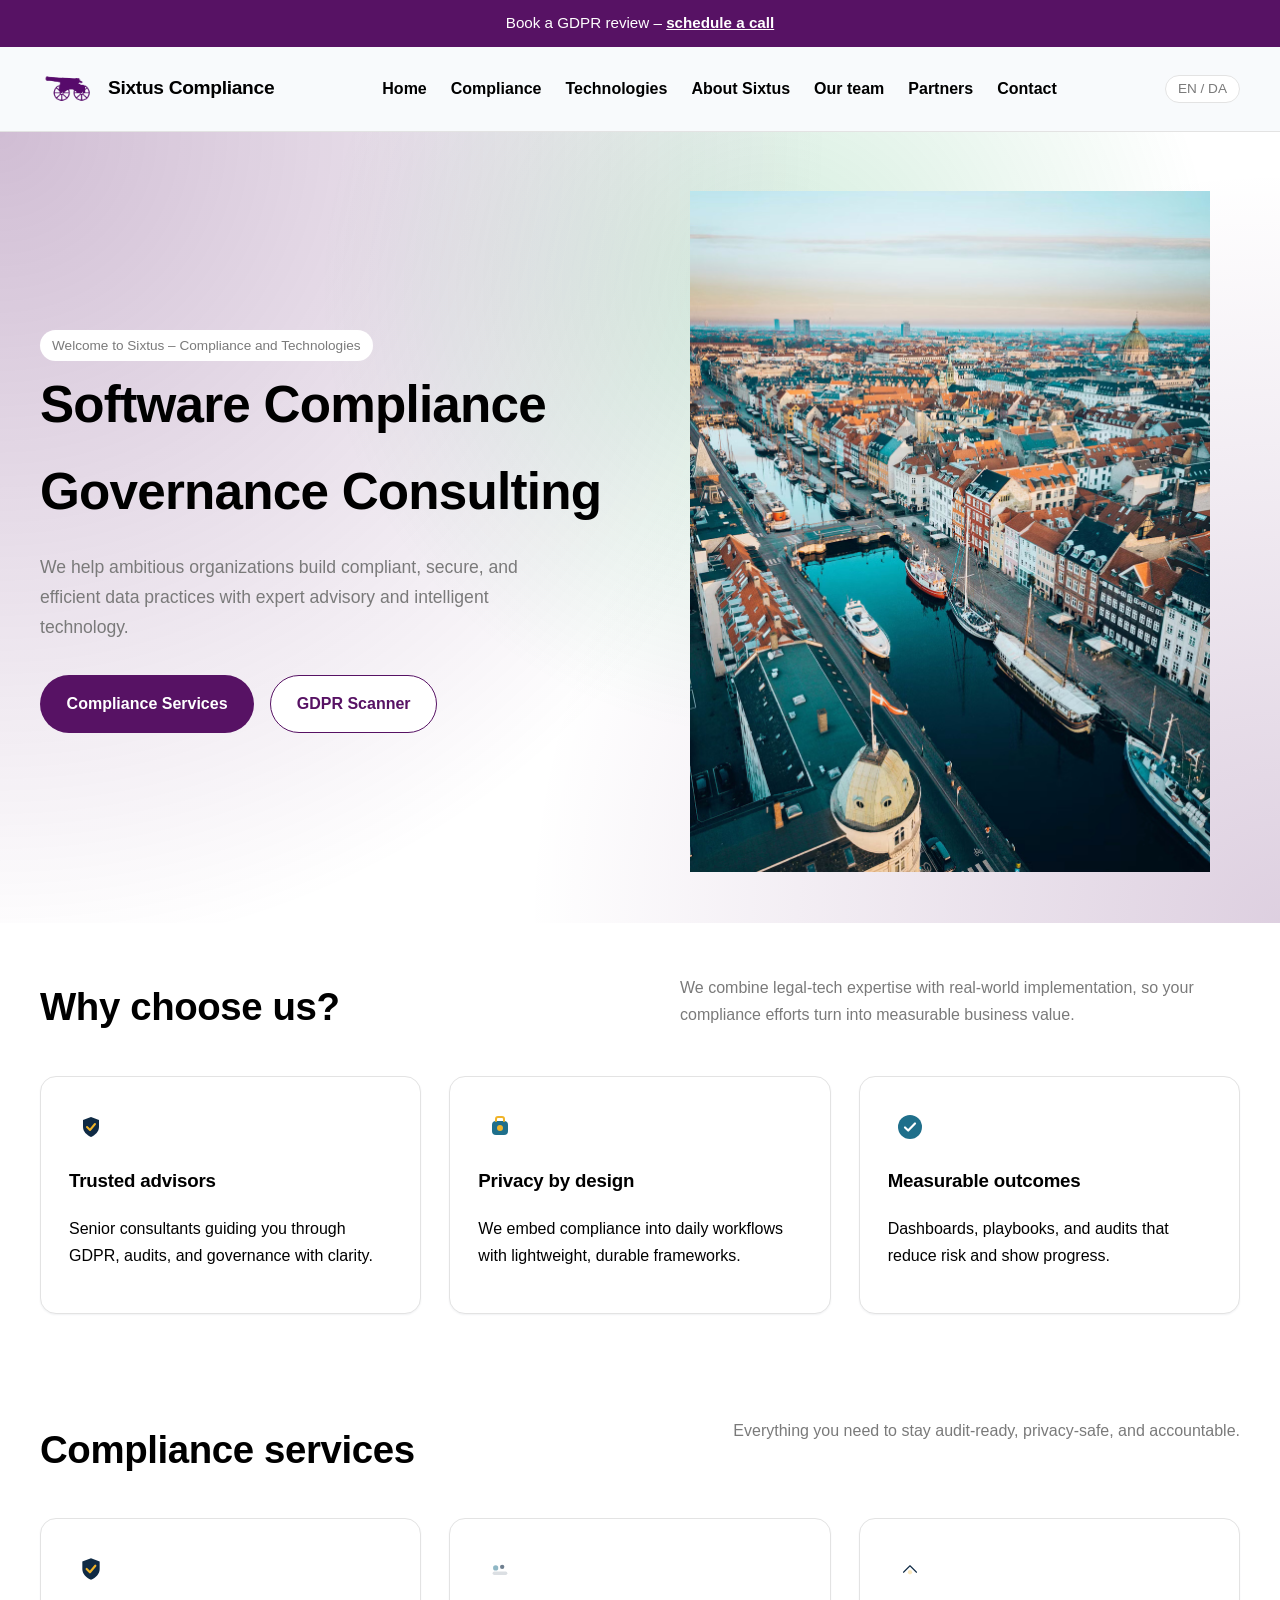
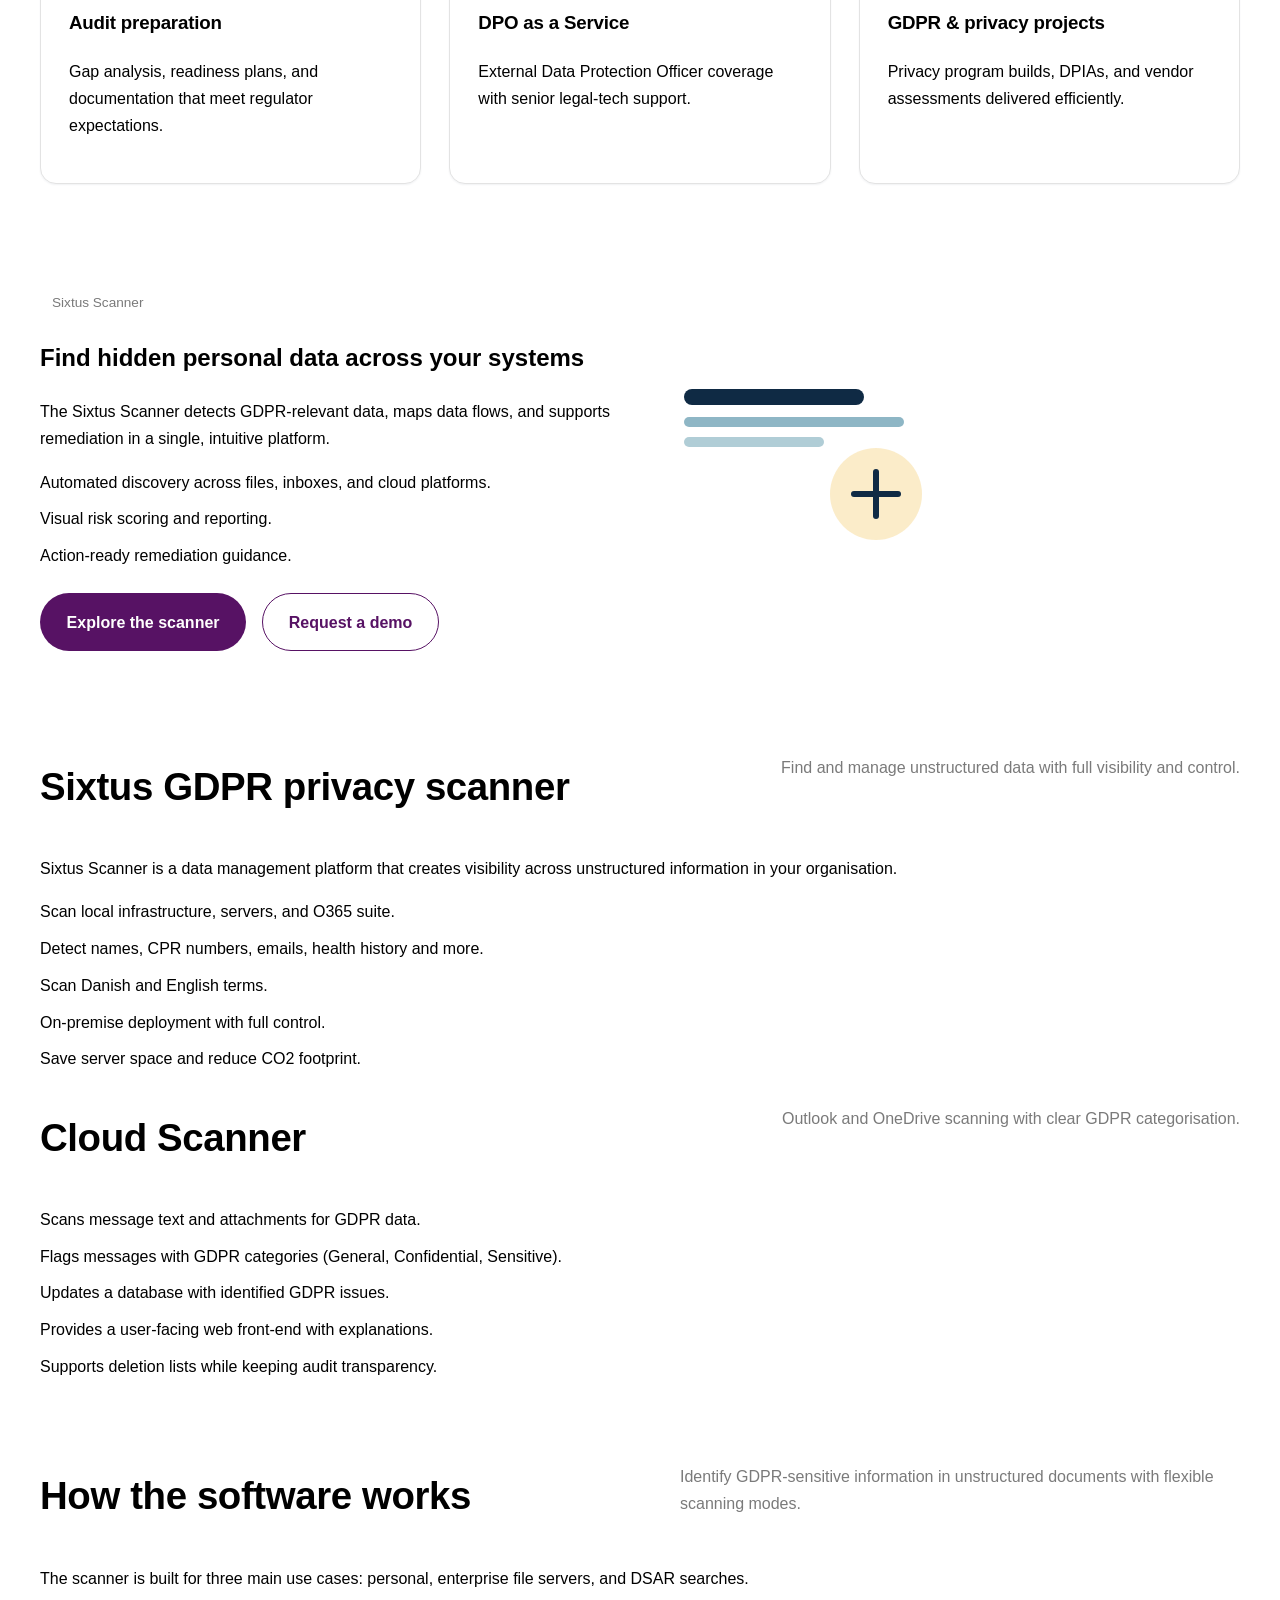
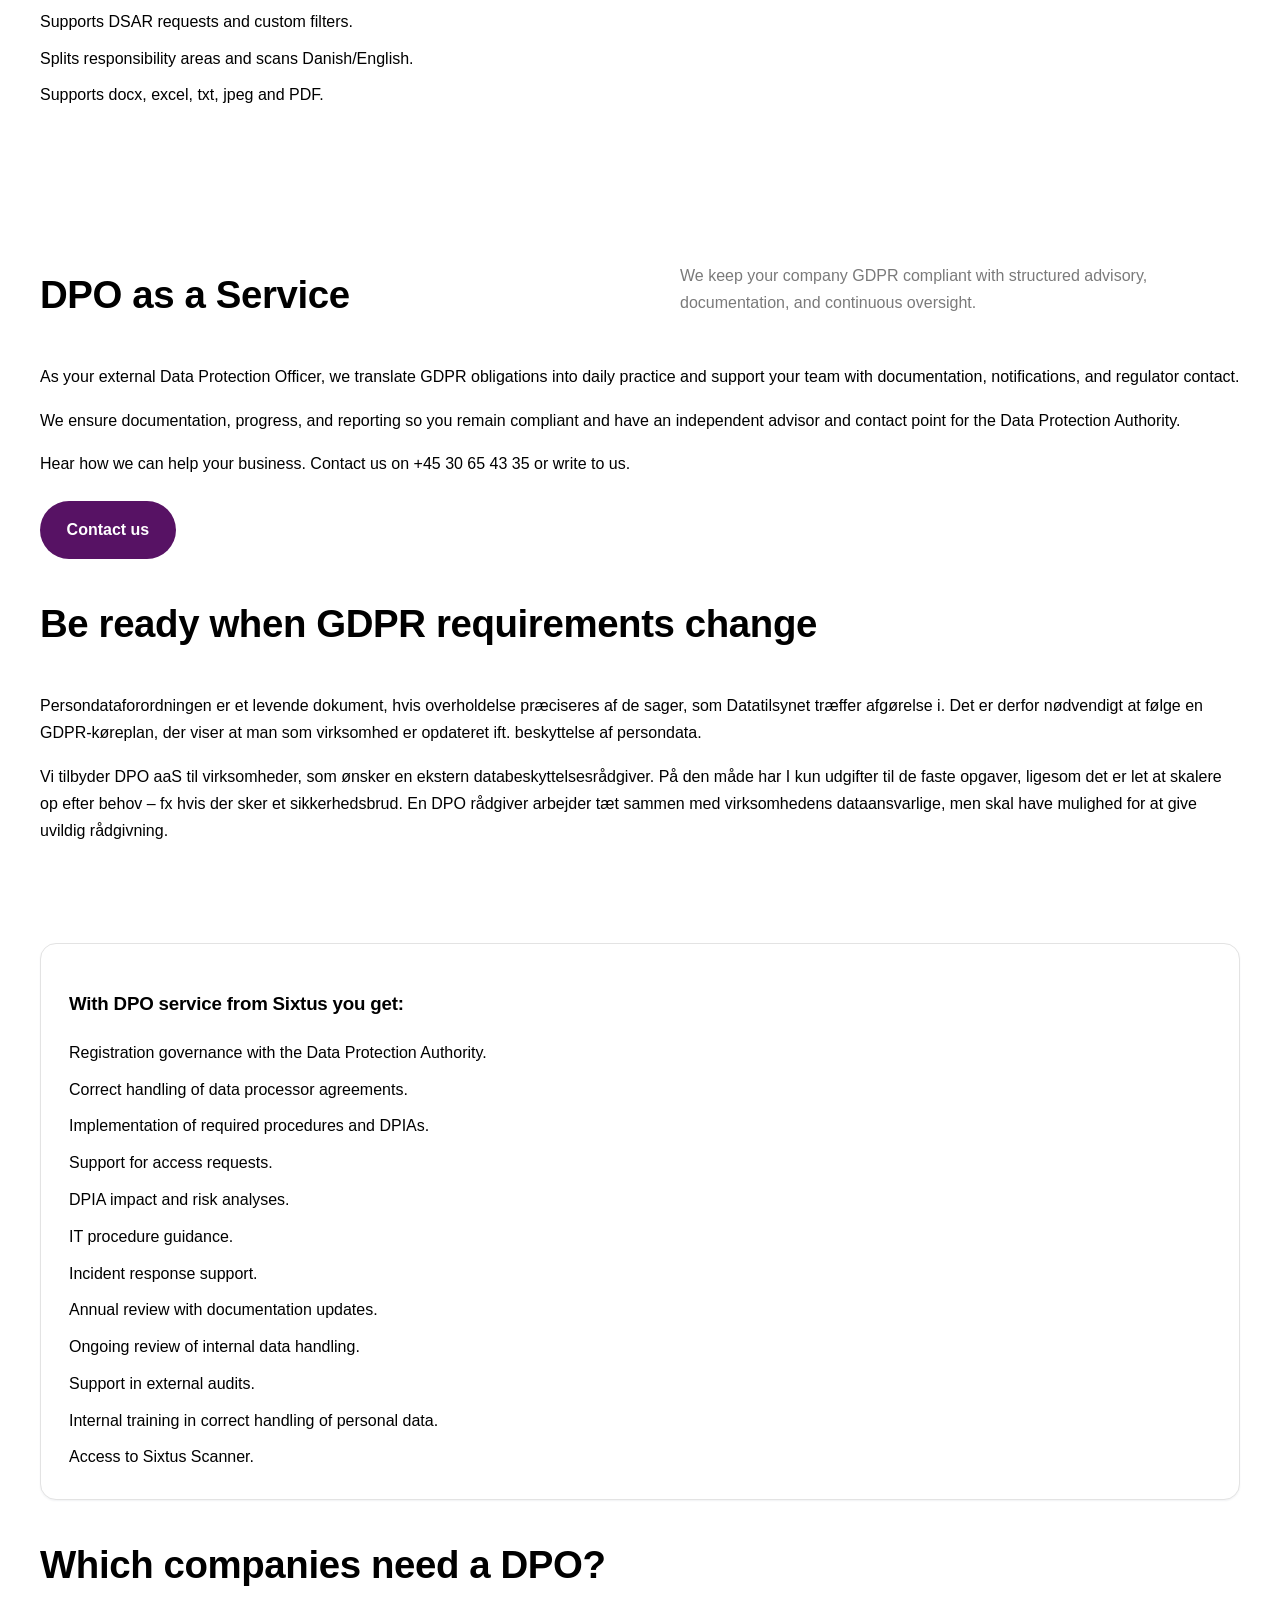
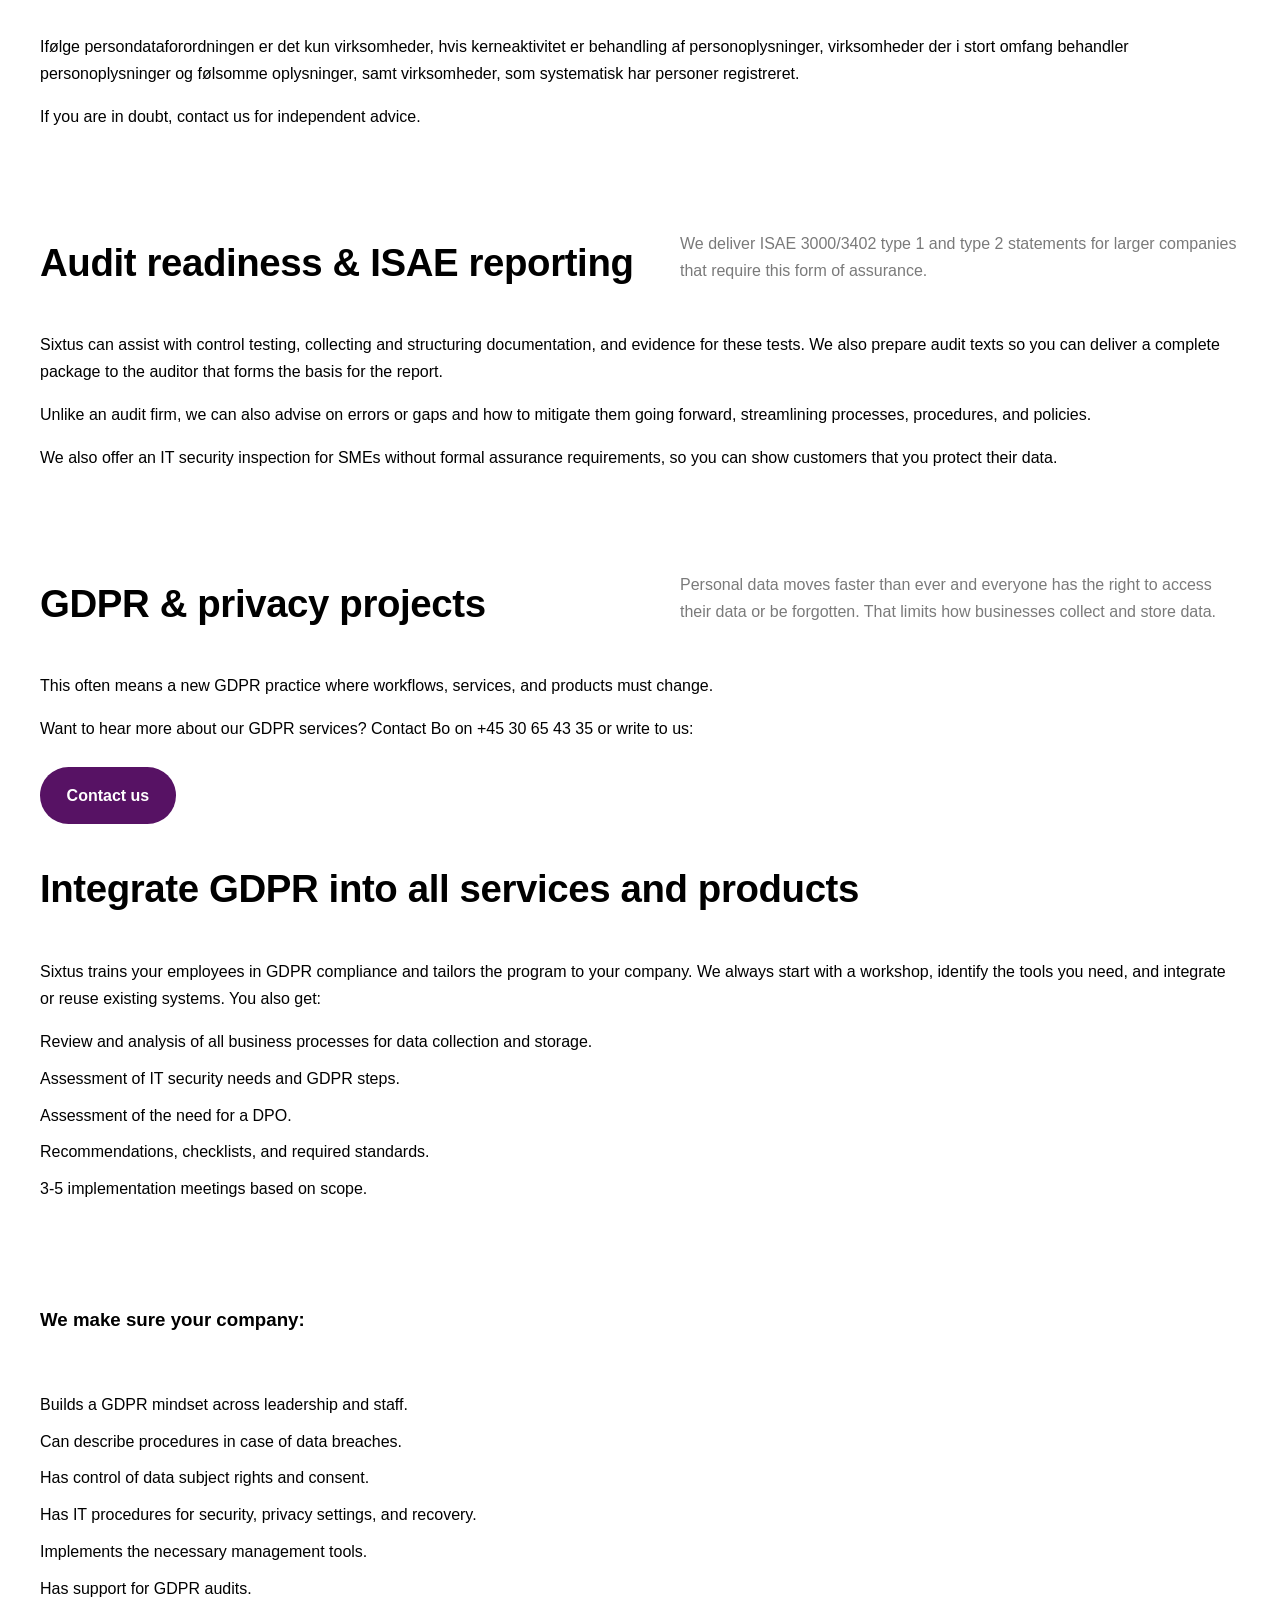
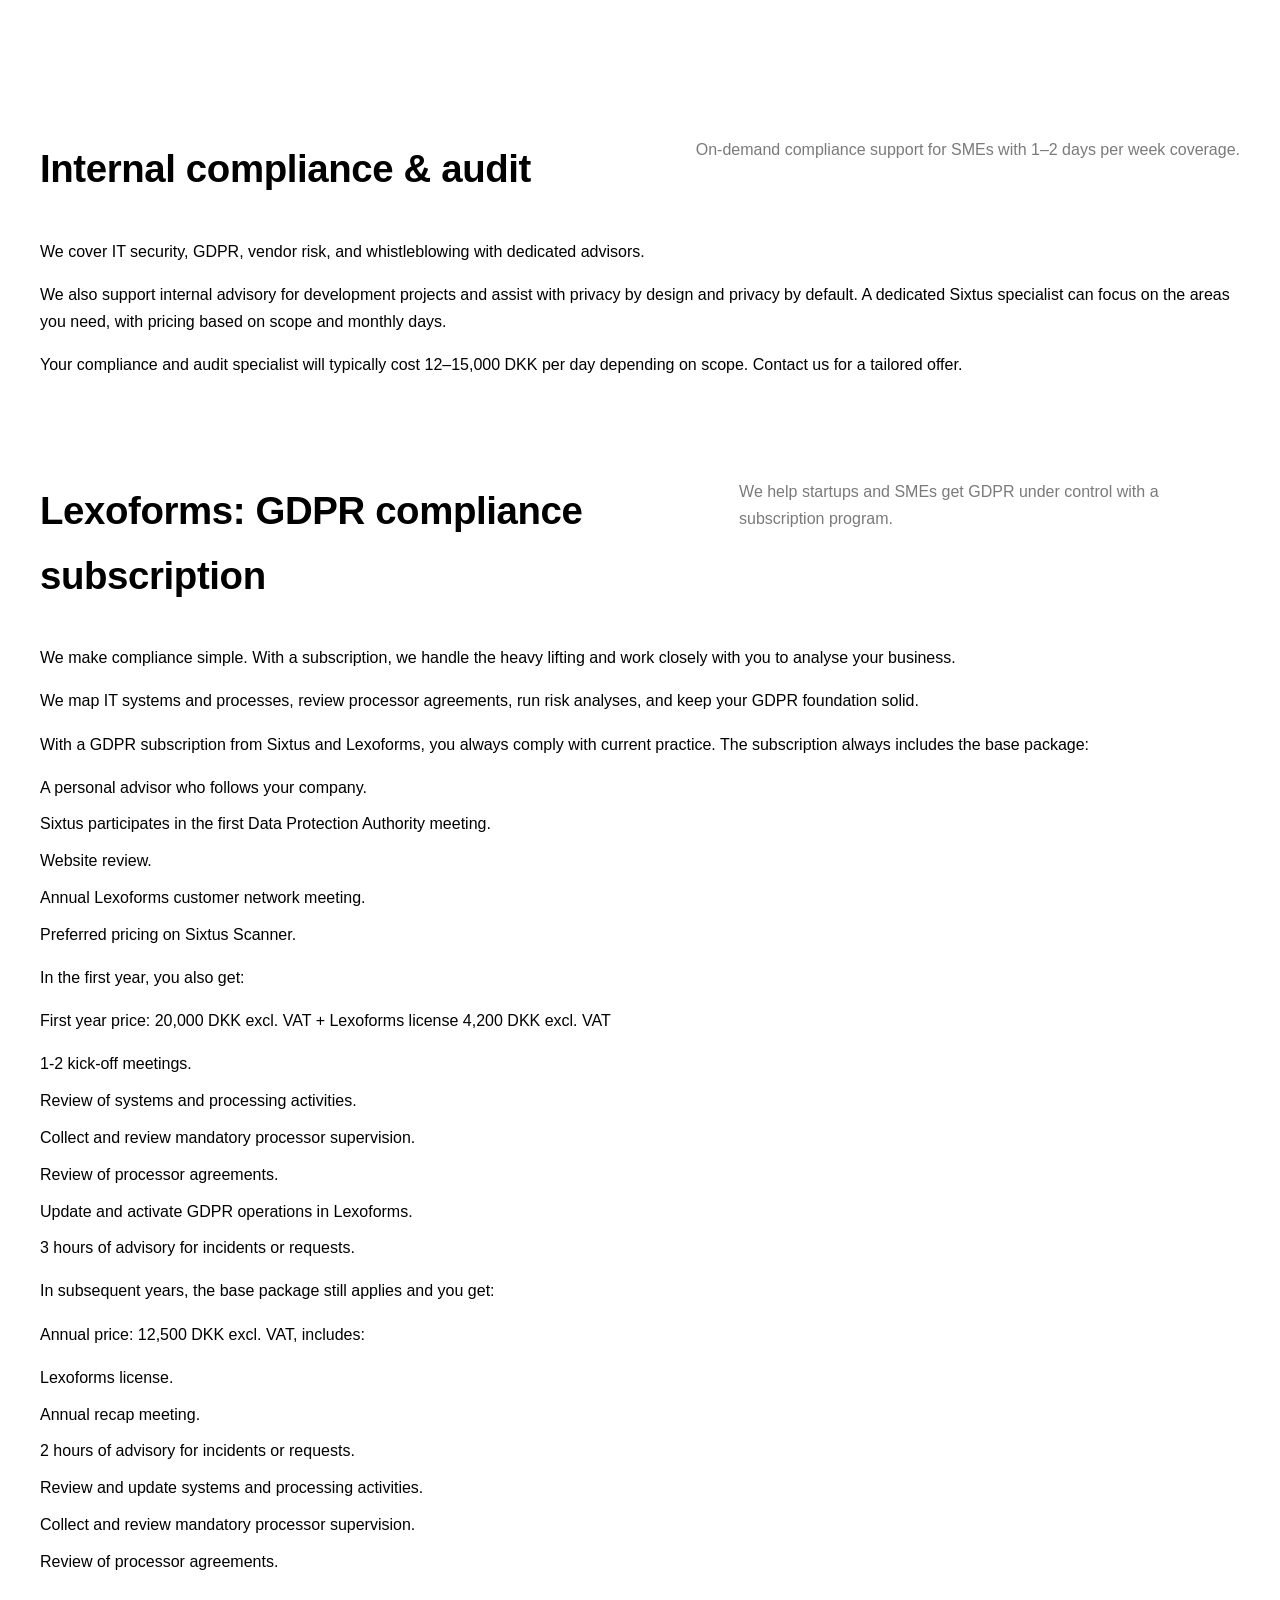
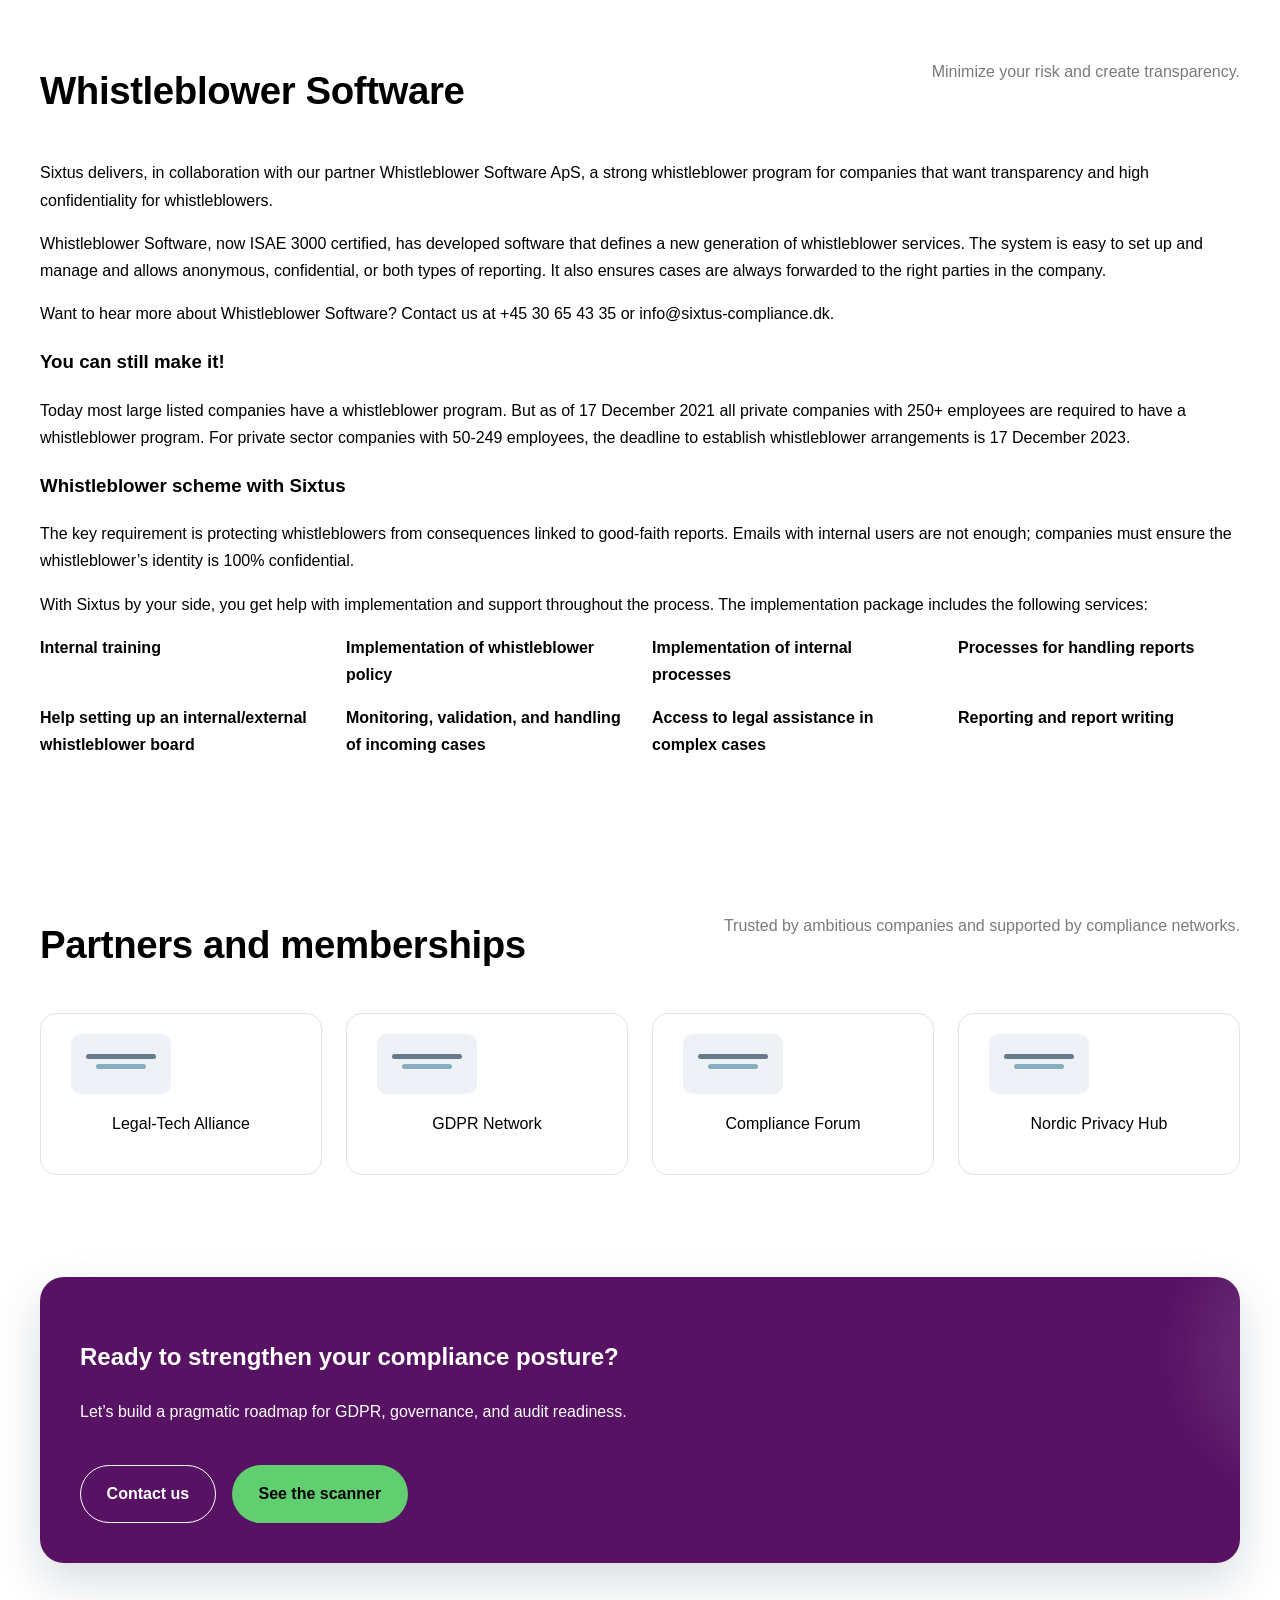
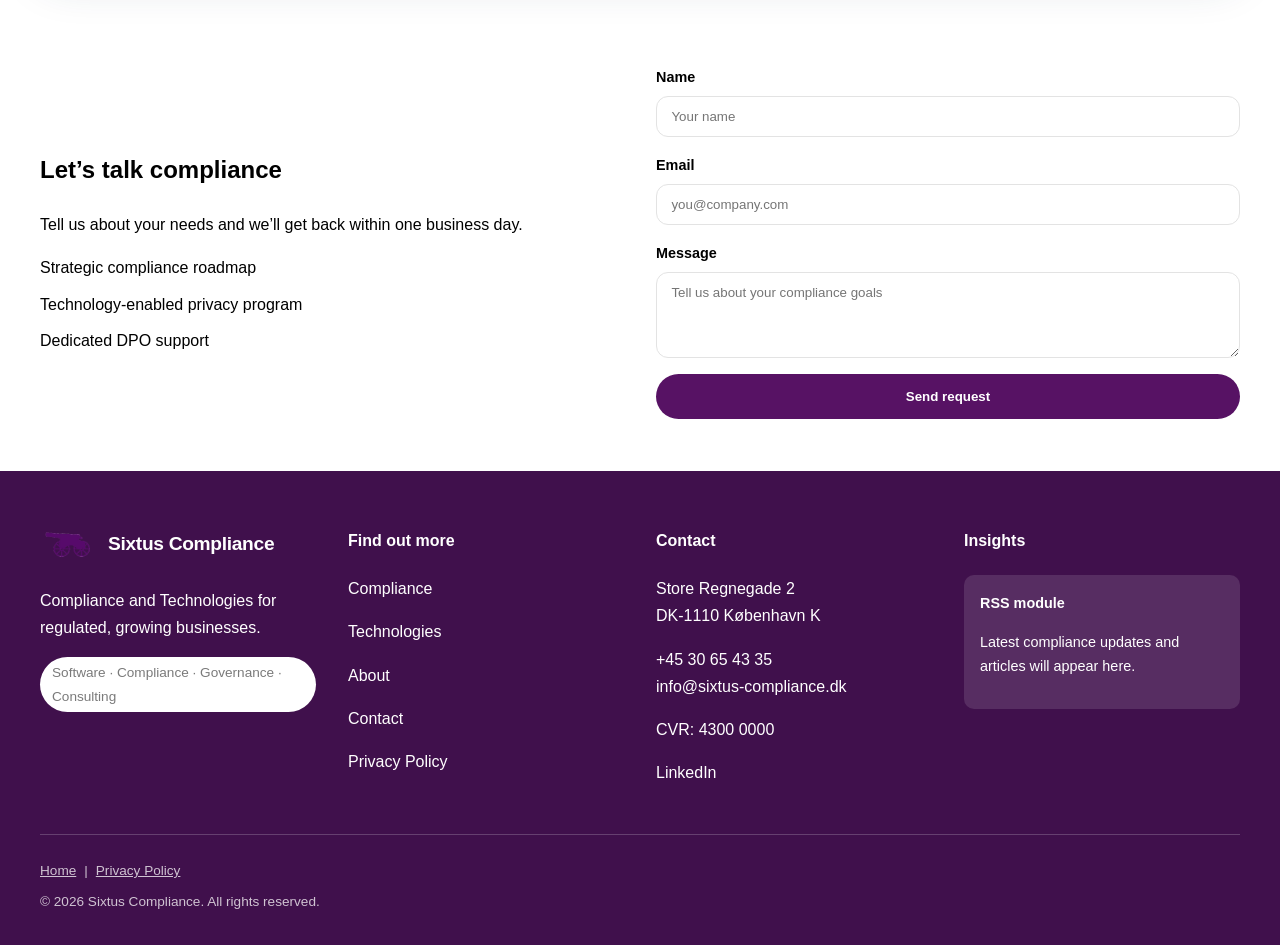
==== docs/index.html @ 46fb9c2a "Add docs folder for GitHub Pages" ====
<!DOCTYPE html>
<html lang="en">
<head>
  <meta charset="UTF-8">
  <meta name="viewport" content="width=device-width, initial-scale=1.0">
  <title>Sixtus Compliance – Modern Demo</title>
  <link rel="stylesheet" href="assets/css/styles.css">
  <link rel="icon" type="image/png" href="assets/images/cannon.png">
</head>
<body>
  <!-- Skip link for keyboard navigation -->
  <a class="skip-link" href="#content">Skip to content</a>
  <!-- Top announcement banner -->
  <div class="announcement">
    Book a GDPR review – <a href="contact.html">schedule a call</a>
  </div>

  <!-- Site header with logo, primary navigation, and language toggle -->
  <header class="site-header">
    <div class="container header-inner">
      <a class="logo" href="index.html">
  <img src="assets/images/cannon.png" alt="Sixtus logo" width="288" height="186" loading="lazy">
        <span>Sixtus Compliance</span>
      </a>

      <button class="nav-toggle" aria-label="Open menu" aria-expanded="false" data-nav-toggle>Menu</button>

      <nav class="primary-nav" aria-label="Primary">
        <ul>
          <li><a href="index.html">Home</a></li>
          <li class="nav-item">
            <a href="compliance.html">Compliance</a>
            <div class="dropdown">
              <a href="compliance.html#audit">Audit preparation</a>
              <a href="compliance.html#dpo">DPO as a Service</a>
              <a href="compliance.html#gdpr">GDPR & privacy projects</a>
              <a href="compliance.html#internal">Internal compliance & audit</a>
              <a href="compliance.html#lexoforms-details">Lexoforms</a>
              <a href="compliance.html#whistleblower-details">Whistleblower Software</a>
            </div>
          </li>
          <li class="nav-item">
            <a href="technologies.html">Technologies</a>
            <div class="dropdown">
              <a href="technologies.html#scanner">Sixtus Scanner</a>
              <a href="technologies.html#how">How it works</a>
            </div>
          </li>
          <li><a href="about.html">About Sixtus</a></li>
          <li><a href="team.html">Our team</a></li>
          <li><a href="partners.html">Partners</a></li>
          <li><a href="contact.html">Contact</a></li>
        </ul>
      </nav>

      <button class="lang-toggle" type="button" aria-label="Language switcher" aria-pressed="false" data-lang-toggle>EN / DA</button>
    </div>

    <div class="container mobile-panel" data-mobile-panel>
      <a href="index.html">Home</a>
      <a href="compliance.html">Compliance</a>
      <div class="sub-links">
        <a href="compliance.html#audit">Audit preparation</a>
        <a href="compliance.html#dpo">DPO as a Service</a>
        <a href="compliance.html#gdpr">GDPR & privacy projects</a>
        <a href="compliance.html#internal">Internal compliance & audit</a>
  <a href="compliance.html#lexoforms-details">Lexoforms</a>
  <a href="compliance.html#whistleblower-details">Whistleblower Software</a>
      </div>
      <a href="technologies.html">Technologies</a>
      <a href="about.html">About Sixtus</a>
      <a href="team.html">Our team</a>
      <a href="partners.html">Partners & memberships</a>
      <a href="contact.html">Contact</a>
    </div>
  </header>

  <!-- Main page content -->
  <main id="content">
    <!-- Hero section with value proposition and CTA -->
    <section class="hero">
      <div class="container hero-grid">
        <div>
          <div class="badge" data-lang-en="Welcome to Sixtus – Compliance and Technologies" data-lang-da="Velkommen til Sixtus – Compliance og Teknologi">Welcome to Sixtus – Compliance and Technologies</div>
          <h1 data-lang-en="Software Compliance Governance Consulting" data-lang-da="Software Compliance Governance Consulting">Software Compliance Governance Consulting</h1>
          <p data-lang-en="We help ambitious organizations build compliant, secure, and efficient data practices with expert advisory and intelligent technology." data-lang-da="Vi hjælper ambitiøse organisationer med at opbygge compliant, sikre og effektive datapraksisser med rådgivning og intelligent teknologi.">We help ambitious organizations build compliant, secure, and efficient data practices with expert advisory and intelligent technology.</p>
          <div class="button-group">
            <a class="btn btn-primary" href="compliance.html" data-lang-en="Compliance Services" data-lang-da="Compliance-ydelser">Compliance Services</a>
            <a class="btn btn-secondary" href="technologies.html" data-lang-en="GDPR Scanner" data-lang-da="GDPR Scanner">GDPR Scanner</a>
          </div>
        </div>
        <div>
          <img src="assets/images/hero-illustration.jpg" alt="Compliance and technology illustration" loading="lazy">
        </div>
      </div>
    </section>

  <!-- Why choose us (value pillars) -->
  <section class="section">
      <div class="container">
        <div class="section-header">
          <h2 data-lang-en="Why choose us?" data-lang-da="Hvorfor vælge os?">Why choose us?</h2>
          <p data-lang-en="We combine legal-tech expertise with real-world implementation, so your compliance efforts turn into measurable business value." data-lang-da="Vi kombinerer legal-tech ekspertise med praktisk implementering, så compliance skaber målbar forretningsværdi.">We combine legal-tech expertise with real-world implementation, so your compliance efforts turn into measurable business value.</p>
        </div>
        <div class="grid grid-3">
          <div class="card">
            <div class="icon-pill">
              <img src="assets/images/icon-shield.svg" alt="Security" width="24" height="24" loading="lazy">
            </div>
            <h3 data-lang-en="Trusted advisors" data-lang-da="Betroede rådgivere">Trusted advisors</h3>
            <p data-lang-en="Senior consultants guiding you through GDPR, audits, and governance with clarity." data-lang-da="Senior-konsulenter guider jer gennem GDPR, audits og governance med klarhed.">Senior consultants guiding you through GDPR, audits, and governance with clarity.</p>
          </div>
          <div class="card">
            <div class="icon-pill">
              <img src="assets/images/icon-privacy.svg" alt="Privacy" width="24" height="24" loading="lazy">
            </div>
            <h3 data-lang-en="Privacy by design" data-lang-da="Privacy by design">Privacy by design</h3>
            <p data-lang-en="We embed compliance into daily workflows with lightweight, durable frameworks." data-lang-da="Vi integrerer compliance i daglige arbejdsgange med lette og holdbare rammer.">We embed compliance into daily workflows with lightweight, durable frameworks.</p>
          </div>
          <div class="card">
            <div class="icon-pill">
              <img src="assets/images/icon-check.svg" alt="Verified" width="24" height="24" loading="lazy">
            </div>
            <h3 data-lang-en="Measurable outcomes" data-lang-da="Målbare resultater">Measurable outcomes</h3>
            <p data-lang-en="Dashboards, playbooks, and audits that reduce risk and show progress." data-lang-da="Dashboards, playbooks og audits der reducerer risiko og viser fremdrift.">Dashboards, playbooks, and audits that reduce risk and show progress.</p>
          </div>
        </div>
      </div>
    </section>

  <!-- Compliance services overview -->
  <section class="section" id="services">
      <div class="container">
        <div class="section-header">
          <h2 data-lang-en="Compliance services" data-lang-da="Compliance-ydelser">Compliance services</h2>
          <p data-lang-en="Everything you need to stay audit-ready, privacy-safe, and accountable." data-lang-da="Alt du behøver for at være audit-klar, privacy-sikker og ansvarlig.">Everything you need to stay audit-ready, privacy-safe, and accountable.</p>
        </div>
        <div class="grid grid-3">
          <div class="card" id="audit">
            <div class="icon-pill">
              <img src="assets/images/icon-shield.svg" alt="Audit preparation" width="26" height="26" loading="lazy">
            </div>
            <h3 data-lang-en="Audit preparation" data-lang-da="Audit-forberedelse">Audit preparation</h3>
            <p data-lang-en="Gap analysis, readiness plans, and documentation that meet regulator expectations." data-lang-da="Gap-analyse, readiness-planer og dokumentation der matcher regulatoriske krav.">Gap analysis, readiness plans, and documentation that meet regulator expectations.</p>
          </div>
          <div class="card" id="dpo">
            <div class="icon-pill">
              <img src="assets/images/team.svg" alt="DPO" width="26" height="26" loading="lazy">
            </div>
            <h3 data-lang-en="DPO as a Service" data-lang-da="DPO som en service">DPO as a Service</h3>
            <p data-lang-en="External Data Protection Officer coverage with senior legal-tech support." data-lang-da="Ekstern DPO-dækning med senior legal-tech support.">External Data Protection Officer coverage with senior legal-tech support.</p>
          </div>
          <div class="card" id="gdpr">
            <div class="icon-pill">
              <img src="assets/images/governance.svg" alt="GDPR projects" width="26" height="26" loading="lazy">
            </div>
            <h3 data-lang-en="GDPR & privacy projects" data-lang-da="GDPR- og privacy-projekter">GDPR & privacy projects</h3>
            <p data-lang-en="Privacy program builds, DPIAs, and vendor assessments delivered efficiently." data-lang-da="Privacy-programmer, DPIA'er og leverandørvurderinger leveret effektivt.">Privacy program builds, DPIAs, and vendor assessments delivered efficiently.</p>
          </div>
        </div>
      </div>
    </section>

  <!-- Scanner highlight block -->
  <section class="section" id="scanner">
      <div class="container split">
        <div>
          <div class="badge" data-lang-en="Sixtus Scanner" data-lang-da="Sixtus Scanner">Sixtus Scanner</div>
          <h2 data-lang-en="Find hidden personal data across your systems" data-lang-da="Find skjulte persondata på tværs af jeres systemer">Find hidden personal data across your systems</h2>
          <p data-lang-en="The Sixtus Scanner detects GDPR-relevant data, maps data flows, and supports remediation in a single, intuitive platform." data-lang-da="Sixtus Scanner identificerer GDPR-relevante data, kortlægger dataflow og understøtter remediation i én intuitiv platform.">The Sixtus Scanner detects GDPR-relevant data, maps data flows, and supports remediation in a single, intuitive platform.</p>
          <ul class="icon-list">
            <li data-lang-en="Automated discovery across files, inboxes, and cloud platforms." data-lang-da="Automatiseret discovery på tværs af filer, indbakker og cloud-platforme."><img src="assets/images/icon-check.svg" alt="" width="20" height="20" loading="lazy"> Automated discovery across files, inboxes, and cloud platforms.</li>
            <li data-lang-en="Visual risk scoring and reporting." data-lang-da="Visuel risikoscore og rapportering."><img src="assets/images/icon-check.svg" alt="" width="20" height="20" loading="lazy"> Visual risk scoring and reporting.</li>
            <li data-lang-en="Action-ready remediation guidance." data-lang-da="Handlingsklar remediation-guidance."><img src="assets/images/icon-check.svg" alt="" width="20" height="20" loading="lazy"> Action-ready remediation guidance.</li>
          </ul>
          <div class="button-group button-group--spaced">
            <a class="btn btn-primary" href="technologies.html" data-lang-en="Explore the scanner" data-lang-da="Udforsk scanneren">Explore the scanner</a>
            <a class="btn btn-secondary" href="contact.html" data-lang-en="Request a demo" data-lang-da="Book en demo">Request a demo</a>
          </div>
        </div>
        <div>
          <img src="assets/images/scanner.svg" alt="Sixtus Scanner interface" loading="lazy">
        </div>
      </div>
    </section>

  <!-- Scanner feature details and sub-sections -->
  <section class="section" id="scanner-details">
      <div class="container">
        <div class="section-header">
          <h2 data-lang-en="Sixtus GDPR privacy scanner" data-lang-da="Sixtus GDPR privacy scanner">Sixtus GDPR privacy scanner</h2>
          <p data-lang-en="Find and manage unstructured data with full visibility and control." data-lang-da="Find og håndter jeres ustrukturerede data">Find og håndter jeres ustrukturerede data</p>
        </div>
        <p data-lang-en="Sixtus Scanner is a data management platform that creates visibility across unstructured information in your organisation." data-lang-da="Sixtus Scanner er et unikt data management software, der skaber overblik over ustruktureret data i din virksomhed.">Sixtus Scanner er et unikt data management software, der skaber overblik over ustruktureret data i din virksomhed.</p>
        <ul class="icon-list">
          <li data-lang-en="Scan local infrastructure, servers, and O365 suite." data-lang-da="Scan lokal infrastruktur, servere og O365 Suite"><img src="assets/images/icon-check.svg" alt="" width="20" height="20" loading="lazy"> Scan lokal infrastruktur, servere og O365 Suite</li>
          <li data-lang-en="Detect names, CPR numbers, emails, health history and more." data-lang-da="Scan efter fx navne, CPR-numre, e-mails, sygdomshistorik mv."><img src="assets/images/icon-check.svg" alt="" width="20" height="20" loading="lazy"> Scan efter fx navne, CPR-numre, e-mails, sygdomshistorik mv.</li>
          <li data-lang-en="Scan Danish and English terms." data-lang-da="Scan efter danske og engelske termer"><img src="assets/images/icon-check.svg" alt="" width="20" height="20" loading="lazy"> Scan efter danske og engelske termer</li>
          <li data-lang-en="On-premise deployment with full control." data-lang-da="Få en on-premise løsning og fuld kontrol"><img src="assets/images/icon-check.svg" alt="" width="20" height="20" loading="lazy"> Få en on-premise løsning og fuld kontrol</li>
          <li data-lang-en="Save server space and reduce CO2 footprint." data-lang-da="Spar serverplads og reducerer jeres CO2-udledning"><img src="assets/images/icon-check.svg" alt="" width="20" height="20" loading="lazy"> Spar serverplads og reducerer jeres CO2-udledning</li>
        </ul>

        <div class="section section-spaced" id="cloud-scanner">
          <div class="section-header">
            <h2 data-lang-en="Cloud Scanner" data-lang-da="Cloud Scanner">Cloud Scanner</h2>
            <p data-lang-en="Outlook and OneDrive scanning with clear GDPR categorisation." data-lang-da="Cloud Scanneren læser alle meddelelser i Outlook og dokumenter i OneDrive.">Cloud Scanneren læser alle meddelelser i Outlook og dokumenter i OneDrive.</p>
          </div>
          <ul class="icon-list">
            <li data-lang-en="Scans message text and attachments for GDPR data." data-lang-da="Læser og scanner meddelelsesteksten og vedhæftede filer for GDPR-oplysninger"><img src="assets/images/icon-check.svg" alt="" width="20" height="20" loading="lazy"> Læser og scanner meddelelsesteksten og vedhæftede filer for GDPR-oplysninger</li>
            <li data-lang-en="Flags messages with GDPR categories (General, Confidential, Sensitive)." data-lang-da="Hvis en meddelelse indeholder GDPR-oplysninger, markeres meddelelsen med en synlig kategori"><img src="assets/images/icon-check.svg" alt="" width="20" height="20" loading="lazy"> Hvis en meddelelse indeholder GDPR-oplysninger, markeres meddelelsen med en synlig kategori</li>
            <li data-lang-en="Updates a database with identified GDPR issues." data-lang-da="Opdaterer en database med de identificerede GDPR-problemer"><img src="assets/images/icon-check.svg" alt="" width="20" height="20" loading="lazy"> Opdaterer en database med de identificerede GDPR-problemer</li>
            <li data-lang-en="Provides a user-facing web front-end with explanations." data-lang-da="Tilbyder brugertilgængelig webfront-end med en detaljeret forklaring af alle GDPR-problemer"><img src="assets/images/icon-check.svg" alt="" width="20" height="20" loading="lazy"> Tilbyder brugertilgængelig webfront-end med en detaljeret forklaring af alle GDPR-problemer</li>
            <li data-lang-en="Supports deletion lists while keeping audit transparency." data-lang-da="Scanneren sletter ikke automatisk nogen beskeder eller filer, men giver mulighed for slettelister"><img src="assets/images/icon-check.svg" alt="" width="20" height="20" loading="lazy"> Scanneren sletter ikke automatisk nogen beskeder eller filer, men giver mulighed for slettelister</li>
          </ul>
        </div>

        <div class="section section-spaced" id="scanner-how">
          <div class="section-header">
            <h2 data-lang-en="How the software works" data-lang-da="Sådan fungerer softwaren">Sådan fungerer softwaren</h2>
            <p data-lang-en="Identify GDPR-sensitive information in unstructured documents with flexible scanning modes." data-lang-da="Få hjælp til at identificere GDPR følsomme oplysninger i ustrukturerede dokumenter">Få hjælp til at identificere GDPR følsomme oplysninger i ustrukturerede dokumenter</p>
          </div>
          <p data-lang-en="The scanner is built for three main use cases: personal, enterprise file servers, and DSAR searches." data-lang-da="Scanneren er udviklet til tre hovedformål: en personlig version til privat brug, en version til virksomhedsbrug og en DSAR version.">Scanneren er udviklet til tre hovedformål: en personlig version til privat brug, en version til virksomhedsbrug fx filservere og ekstern scanning af medarbejder-pc’er og en DSAR version.</p>
          <ul class="icon-list">
            <li data-lang-en="Supports DSAR requests and custom filters." data-lang-da="Data Subject Access Requests (DSAR) og opsætning af egne filtre"><img src="assets/images/icon-check.svg" alt="" width="20" height="20" loading="lazy"> Data Subject Access Requests (DSAR)</li>
            <li data-lang-en="Splits responsibility areas and scans Danish/English." data-lang-da="Opdeling af ansvarsområder og scanning på dansk og/eller engelsk"><img src="assets/images/icon-check.svg" alt="" width="20" height="20" loading="lazy"> Opdeling af ansvarsområder</li>
            <li data-lang-en="Supports docx, excel, txt, jpeg and PDF." data-lang-da="Scanning filtyper: docx, excel, txt, jpeg og PDF"><img src="assets/images/icon-check.svg" alt="" width="20" height="20" loading="lazy"> Scanning filtyper: docx, excel, txt, jpeg og PDF</li>
          </ul>
        </div>
      </div>
    </section>

  <!-- DPO service deep-dive -->
  <section class="section" id="compliance-details">
      <div class="container">
        <div class="section-header">
          <h2 data-lang-en="DPO as a Service" data-lang-da="DPO as a Service">DPO as a Service</h2>
          <p data-lang-en="We keep your company GDPR compliant with structured advisory, documentation, and continuous oversight." data-lang-da="Vi holder din virksomhed GDPR compliant">Vi holder din virksomhed GDPR compliant</p>
        </div>
        <p data-lang-en="As your external Data Protection Officer, we translate GDPR obligations into daily practice and support your team with documentation, notifications, and regulator contact." data-lang-da="Som ekstern databeskyttelsesrådgiver (DPO), gør vi det nemmere for din virksomhed at leve op til de gældende GDPR krav og omsætte reglerne for databeskyttelse til praksis.">Som ekstern databeskyttelsesrådgiver (DPO), gør vi det nemmere for din virksomhed at leve op til de gældende GDPR krav og omsætte reglerne for databeskyttelse til praksis.</p>
        <p data-lang-en="We ensure documentation, progress, and reporting so you remain compliant and have an independent advisor and contact point for the Data Protection Authority." data-lang-da="Vi sørger for dokumentation, fremdrift og underretninger, så I løbende overholder persondataforordningen. Vi fungerer også som uvildig rådgiver og kontaktperson til Datatilsynet.">Vi sørger for dokumentation, fremdrift og underretninger, så I løbende overholder persondataforordningen. Vi fungerer også som uvildig rådgiver og kontaktperson til Datatilsynet.</p>
        <p data-lang-en="Hear how we can help your business. Contact us on +45 30 65 43 35 or write to us." data-lang-da="Hør hvordan vi kan hjælpe din virksomhed. Kontakt os på +45 30 65 43 35 eller skriv til os:">Hør hvordan vi kan hjælpe din virksomhed. Kontakt os på +45 30 65 43 35 eller skriv til os:</p>
        <div class="button-group button-group--spaced">
          <a class="btn btn-primary" href="contact.html" data-lang-en="Contact us" data-lang-da="Kontakt os">Kontakt os</a>
        </div>

        <div class="section section-spaced">
          <div class="section-header">
            <h2 data-lang-en="Be ready when GDPR requirements change" data-lang-da="Vær klar når GDPR-kravene opdateres">Vær klar når GDPR-kravene opdateres</h2>
          </div>
          <p data-lang-en="Persondataforordningen er et levende dokument, hvis overholdelse præciseres af de sager, som Datatilsynet træffer afgørelse i. Det er derfor nødvendigt at følge en GDPR-køreplan, der viser at man som virksomhed er opdateret ift. beskyttelse af persondata." data-lang-da="Persondataforordningen er et levende dokument, hvis overholdelse præciseres af de sager, som Datatilsynet træffer afgørelse i. Det er derfor nødvendigt at følge en GDPR-køreplan, der viser at man som virksomhed er opdateret ift. beskyttelse af persondata.">Persondataforordningen er et levende dokument, hvis overholdelse præciseres af de sager, som Datatilsynet træffer afgørelse i. Det er derfor nødvendigt at følge en GDPR-køreplan, der viser at man som virksomhed er opdateret ift. beskyttelse af persondata.</p>
          <p data-lang-en="Vi tilbyder DPO aaS til virksomheder, som ønsker en ekstern databeskyttelsesrådgiver. På den måde har I kun udgifter til de faste opgaver, ligesom det er let at skalere op efter behov – fx hvis der sker et sikkerhedsbrud. En DPO rådgiver arbejder tæt sammen med virksomhedens dataansvarlige, men skal have mulighed for at give uvildig rådgivning." data-lang-da="Vi tilbyder DPO aaS til virksomheder, som ønsker en ekstern databeskyttelsesrådgiver. På den måde har I kun udgifter til de faste opgaver, ligesom det er let at skalere op efter behov – fx hvis der sker et sikkerhedsbrud. En DPO rådgiver arbejder tæt sammen med virksomhedens dataansvarlige, men skal have mulighed for at give uvildig rådgivning.">Vi tilbyder DPO aaS til virksomheder, som ønsker en ekstern databeskyttelsesrådgiver. På den måde har I kun udgifter til de faste opgaver, ligesom det er let at skalere op efter behov – fx hvis der sker et sikkerhedsbrud. En DPO rådgiver arbejder tæt sammen med virksomhedens dataansvarlige, men skal have mulighed for at give uvildig rådgivning.</p>
        </div>

        <div class="card card-spaced">
          <h3 data-lang-en="With DPO service from Sixtus you get:" data-lang-da="Med DPO service fra Sixtus får din virksomhed:">Med DPO service fra Sixtus får din virksomhed:</h3>
          <ul class="icon-list">
            <li data-lang-en="Registration governance with the Data Protection Authority." data-lang-da="Styr på alle registreringer hos Datatilsynet"><img src="assets/images/icon-check.svg" alt="" width="20" height="20" loading="lazy"> Styr på alle registreringer hos Datatilsynet</li>
            <li data-lang-en="Correct handling of data processor agreements." data-lang-da="Korrekt håndtering af databehandleraftaler"><img src="assets/images/icon-check.svg" alt="" width="20" height="20" loading="lazy"> Korrekt håndtering af databehandleraftaler</li>
            <li data-lang-en="Implementation of required procedures and DPIAs." data-lang-da="Implementering af alle nødvendige procedurer og DPIAs"><img src="assets/images/icon-check.svg" alt="" width="20" height="20" loading="lazy"> Implementering af alle nødvendige procedurer</li>
            <li data-lang-en="Support for access requests." data-lang-da="Assistance ifbm. indsigtsanmodninger"><img src="assets/images/icon-check.svg" alt="" width="20" height="20" loading="lazy"> Assistance ifbm. indsigtsanmodninger</li>
            <li data-lang-en="DPIA impact and risk analyses." data-lang-da="Konsekvens- og risikoanalyser (DPIAs)"><img src="assets/images/icon-check.svg" alt="" width="20" height="20" loading="lazy"> Konsekvens- og risikoanalyser (DPIAs)</li>
            <li data-lang-en="IT procedure guidance." data-lang-da="Rådgivning om IT-procedurer ift. GDPR compliance"><img src="assets/images/icon-check.svg" alt="" width="20" height="20" loading="lazy"> Rådgivning om IT-procedurer ift. GDPR compliance</li>
            <li data-lang-en="Incident response support." data-lang-da="Akut support i tilfælde af databrud"><img src="assets/images/icon-check.svg" alt="" width="20" height="20" loading="lazy"> Akut support i tilfælde af databrud</li>
            <li data-lang-en="Annual review with documentation updates." data-lang-da="Årligt eftersyn med opdatering af al dokumentation"><img src="assets/images/icon-check.svg" alt="" width="20" height="20" loading="lazy"> Årligt eftersyn med opdatering af al dokumentation</li>
            <li data-lang-en="Ongoing review of internal data handling." data-lang-da="Løbende revision af den interne datahåndtering og dokumentation"><img src="assets/images/icon-check.svg" alt="" width="20" height="20" loading="lazy"> Løbende revision af den interne datahåndtering og dokumentation</li>
            <li data-lang-en="Support in external audits." data-lang-da="Support og rådgivning i tilfælde af ekstern audit"><img src="assets/images/icon-check.svg" alt="" width="20" height="20" loading="lazy"> Support og rådgivning i tilfælde af ekstern audit</li>
            <li data-lang-en="Internal training in correct handling of personal data." data-lang-da="Intern uddannelse i korrekt håndtering af persondata"><img src="assets/images/icon-check.svg" alt="" width="20" height="20" loading="lazy"> Intern uddannelse i korrekt håndtering af persondata</li>
            <li data-lang-en="Access to Sixtus Scanner." data-lang-da="Adgang til Sixtus Scanner"><img src="assets/images/icon-check.svg" alt="" width="20" height="20" loading="lazy"> Adgang til Sixtus Scanner</li>
          </ul>
        </div>

        <div class="section section-spaced">
          <div class="section-header">
            <h2 data-lang-en="Which companies need a DPO?" data-lang-da="Hvilke virksomheder skal have en DPO?">Hvilke virksomheder skal have en DPO?</h2>
          </div>
          <p data-lang-en="Ifølge persondataforordningen er det kun virksomheder, hvis kerneaktivitet er behandling af personoplysninger, virksomheder der i stort omfang behandler personoplysninger og følsomme oplysninger, samt virksomheder, som systematisk har personer registreret." data-lang-da="Ifølge persondataforordningen er det kun virksomheder, hvis kerneaktivitet er behandling af personoplysninger, virksomheder der i stort omfang behandler personoplysninger og følsomme oplysninger, samt virksomheder, som systematisk har personer registreret.">Ifølge persondataforordningen er det kun virksomheder, hvis kerneaktivitet er behandling af personoplysninger, virksomheder der i stort omfang behandler personoplysninger og følsomme oplysninger, samt virksomheder, som systematisk har personer registreret.</p>
          <p data-lang-en="If you are in doubt, contact us for independent advice." data-lang-da="Hvis du er i tvivl om din virksomhed skal have en DPO, så er du velkommen til at kontakte os for uvildig rådgivning.">Hvis du er i tvivl om din virksomhed skal have en DPO, så er du velkommen til at kontakte os for uvildig rådgivning.</p>
        </div>

  <div class="section section-spaced">
          <div class="section-header">
            <h2 data-lang-en="Audit readiness & ISAE reporting" data-lang-da="Erklæringsklargøring">Erklæringsklargøring</h2>
            <p data-lang-en="We deliver ISAE 3000/3402 type 1 and type 2 statements for larger companies that require this form of assurance." data-lang-da="Vi tilbyder en ISAE 3000/3402 type 1 og type 2 til større virksomheder, der har krav om denne form for revision i deres databehandleraftaler.">Vi tilbyder en ISAE 3000/3402 type 1 og type 2 til større virksomheder, der har krav om denne form for revision i deres databehandleraftaler.</p>
          </div>
          <p data-lang-en="Sixtus can assist with control testing, collecting and structuring documentation, and evidence for these tests. We also prepare audit texts so you can deliver a complete package to the auditor that forms the basis for the report." data-lang-da="Sixtus kan assistere med klargøring til kontroltests, hjælpe med indsamling og strukturering af dokumentation og bevisførelse ift. disse tests. Derudover kan vi assistere med klargøring af revisionstekster, således at I kan levere en samlet pakke til revisoren, som skal danne grundlag for rapporten.">Sixtus kan assistere med klargøring til kontroltests, hjælpe med indsamling og strukturering af dokumentation og bevisførelse ift. disse tests. Derudover kan vi assistere med klargøring af revisionstekster, således at I kan levere en samlet pakke til revisoren, som skal danne grundlag for rapporten.</p>
          <p data-lang-en="Unlike an audit firm, we can also advise on errors or gaps and how to mitigate them going forward, streamlining processes, procedures, and policies." data-lang-da="Samtidig vil vi, i modsætning til et revisionshus, kunne levere rådgivning ift. fejl eller mangler og hvordan disse mitigeres fremadrettet. Dermed kan vi sørge for en strømlining af både processer, procedurer og politikker på området.">Samtidig vil vi, i modsætning til et revisionshus, kunne levere rådgivning ift. fejl eller mangler og hvordan disse mitigeres fremadrettet. Dermed kan vi sørge for en strømlining af både processer, procedurer og politikker på området.</p>
          <p data-lang-en="We also offer an IT security inspection for SMEs without formal assurance requirements, so you can show customers that you protect their data." data-lang-da="Udover ovenstående kan vi også tilbyde en IT-sikkerheds inspektion. Denne løsning er ideel for SMV’er, der ikke har krav fra samarbejdspartnere ift. hvilken type årlig erklæring de skal levere. Med inspektionen vil I også være i stand til at vise jeres kunder, at I passer godt på deres data.">Udover ovenstående kan vi også tilbyde en IT-sikkerheds inspektion. Denne løsning er ideel for SMV’er, der ikke har krav fra samarbejdspartnere ift. hvilken type årlig erklæring de skal levere. Med inspektionen vil I også være i stand til at vise jeres kunder, at I passer godt på deres data.</p>
        </div>

  <div class="section section-spaced">
          <div class="section-header">
            <h2 data-lang-en="GDPR & privacy projects" data-lang-da="GDPR og privacy projekter">GDPR og privacy projekter</h2>
            <p data-lang-en="Personal data moves faster than ever and everyone has the right to access their data or be forgotten. That limits how businesses collect and store data." data-lang-da="Persondata flyder hurtigere end nogensinde før og alle har ret til indsigt i egne data og til at blive glemt. Netop derfor begrænses virksomheders ret til at indhente og opbevare persondata.">Persondata flyder hurtigere end nogensinde før og alle har ret til indsigt i egne data og til at blive glemt. Netop derfor begrænses virksomheders ret til at indhente og opbevare persondata.</p>
          </div>
          <p data-lang-en="This often means a new GDPR practice where workflows, services, and products must change." data-lang-da="Dette indebærer ofte etableringen af en ny GDPR-praksis, hvor både arbejdsgange, men også ydelser og produkter skal ændres.">Dette indebærer ofte etableringen af en ny GDPR-praksis, hvor både arbejdsgange, men også ydelser og produkter skal ændres.</p>
          <p data-lang-en="Want to hear more about our GDPR services? Contact Bo on +45 30 65 43 35 or write to us:" data-lang-da="Vil du høre mere om vores GDPR services? Så kontakt Bo på +45 30 65 43 35 eller skriv til os:">Vil du høre mere om vores GDPR services? Så kontakt Bo på +45 30 65 43 35 eller skriv til os:</p>
          <div class="button-group button-group--spaced">
            <a class="btn btn-primary" href="contact.html" data-lang-en="Contact us" data-lang-da="Kontakt os">Kontakt os</a>
          </div>

          <div class="section section-spaced">
            <div class="section-header">
              <h2 data-lang-en="Integrate GDPR into all services and products" data-lang-da="Integrer GDPR i alle ydelser og produkter">Integrer GDPR i alle ydelser og produkter</h2>
            </div>
            <p data-lang-en="Sixtus trains your employees in GDPR compliance and tailors the program to your company. We always start with a workshop, identify the tools you need, and integrate or reuse existing systems. You also get:" data-lang-da="Sixtus kan hjælpe med at uddanne dine medarbejdere i GDPR compliance og vi skræddersyer forløbet til jeres virksomhed. Et samarbejde indledes altid med en workshop, vi ser på hvilke nye redskaber, din virksomhed har brug for og hvilke eksisterende systemer, der kan integreres eller genbruges. Derudover får I:">Sixtus kan hjælpe med at uddanne dine medarbejdere i GDPR compliance og vi skræddersyer forløbet til jeres virksomhed. Et samarbejde indledes altid med en workshop, vi ser på hvilke nye redskaber, din virksomhed har brug for og hvilke eksisterende systemer, der kan integreres eller genbruges. Derudover får I:</p>
            <ul class="icon-list">
              <li data-lang-en="Review and analysis of all business processes for data collection and storage." data-lang-da="Gennemgået og analyseret alle forretningsprocesser ifm. indsamling og opbevaring af data"><img src="assets/images/icon-check.svg" alt="" width="20" height="20" loading="lazy"> Gennemgået og analyseret alle forretningsprocesser ifm. indsamling og opbevaring af data</li>
              <li data-lang-en="Assessment of IT security needs and GDPR steps." data-lang-da="Afdækket behov for IT-sikkerhed og afdækker de nødvendige skridt mod GDPR compliance"><img src="assets/images/icon-check.svg" alt="" width="20" height="20" loading="lazy"> Afdækket behov for IT-sikkerhed og afdækker de nødvendige skridt mod GDPR compliance</li>
              <li data-lang-en="Assessment of the need for a DPO." data-lang-da="Afdækket nødvendighed for en databeskyttelsesrådgiver (DPO)"><img src="assets/images/icon-check.svg" alt="" width="20" height="20" loading="lazy"> Afdækket nødvendighed for en databeskyttelsesrådgiver (DPO)</li>
              <li data-lang-en="Recommendations, checklists, and required standards." data-lang-da="Anbefalinger, solide tjeklister og nødvendige standarder"><img src="assets/images/icon-check.svg" alt="" width="20" height="20" loading="lazy"> Anbefalinger, solide tjeklister og nødvendige standarder</li>
              <li data-lang-en="3-5 implementation meetings based on scope." data-lang-da="3-5 implementeringsmøder afhængig af opgaven og virksomhedens størrelse."><img src="assets/images/icon-check.svg" alt="" width="20" height="20" loading="lazy"> 3-5 implementeringsmøder afhængig af opgaven og virksomhedens størrelse.</li>
            </ul>
          </div>

          <div class="section section-spaced">
            <div class="section-header">
              <h3 data-lang-en="We make sure your company:" data-lang-da="Vi sørger for at jeres virksomhed:">Vi sørger for at jeres virksomhed:</h3>
            </div>
            <ul class="icon-list">
              <li data-lang-en="Builds a GDPR mindset across leadership and staff." data-lang-da="Opbygger et GDPR-mindset hos ledelse og medarbejdere"><img src="assets/images/icon-check.svg" alt="" width="20" height="20" loading="lazy"> Opbygger et GDPR-mindset hos ledelse og medarbejdere</li>
              <li data-lang-en="Can describe procedures in case of data breaches." data-lang-da="Kan beskrive procedurer i tilfælde af databrud"><img src="assets/images/icon-check.svg" alt="" width="20" height="20" loading="lazy"> Kan beskrive procedurer i tilfælde af databrud</li>
              <li data-lang-en="Has control of data subject rights and consent." data-lang-da="Har styr på alle registreredes rettigheder, herunder de nødvendige samtykkeeklæringer"><img src="assets/images/icon-check.svg" alt="" width="20" height="20" loading="lazy"> Har styr på alle registreredes rettigheder, herunder de nødvendige samtykkeeklæringer</li>
              <li data-lang-en="Has IT procedures for security, privacy settings, and recovery." data-lang-da="Har IT-procedurer for sikkerhed, privatslivsindstillinger og genoprettelse efter nedbrud"><img src="assets/images/icon-check.svg" alt="" width="20" height="20" loading="lazy"> Har IT-procedurer for sikkerhed, privatslivsindstillinger og genoprettelse efter nedbrud</li>
              <li data-lang-en="Implements the necessary management tools." data-lang-da="Implementerer de nødvendige ledelsesværktøjer"><img src="assets/images/icon-check.svg" alt="" width="20" height="20" loading="lazy"> Implementerer de nødvendige ledelsesværktøjer</li>
              <li data-lang-en="Has support for GDPR audits." data-lang-da="Har support til GDPR audit."><img src="assets/images/icon-check.svg" alt="" width="20" height="20" loading="lazy"> Har support til GDPR audit.</li>
            </ul>
          </div>
        </div>

  <div class="section section-spaced">
          <div class="section-header">
            <h2 data-lang-en="Internal compliance & audit" data-lang-da="Intern compliance og revision">Intern compliance og revision</h2>
            <p data-lang-en="On-demand compliance support for SMEs with 1–2 days per week coverage." data-lang-da="Servicen er målrettet SMV’er, der har behov for en compliance afdeling on demand.">Servicen er målrettet SMV’er, der grundet fx branche– eller områdespecifikke eksterne krav har behov for en compliance afdeling “on demand”.</p>
          </div>
          <p data-lang-en="We cover IT security, GDPR, vendor risk, and whistleblowing with dedicated advisors." data-lang-da="Vi kan fx håndtere compliance inden for områder som IT-sikkerhed, GDPR, Vendor Risk Management, whistleblowing eller lign. Fokus vil være på områder, der ikke nødvendigvis kræver en fuldtidsressource, men alligevel har brug for opmærksomhed 1-2 dage om ugen.">Vi kan fx håndtere compliance inden for områder som IT-sikkerhed, GDPR, Vendor Risk Management, whistleblowing eller lign. Fokus vil være på områder, der ikke nødvendigvis kræver en fuldtidsressource, men alligevel har brug for opmærksomhed 1-2 dage om ugen.</p>
          <p data-lang-en="We also support internal advisory for development projects and assist with privacy by design and privacy by default. A dedicated Sixtus specialist can focus on the areas you need, with pricing based on scope and monthly days." data-lang-da="Sixtus er også i stand til at varetage den interne rådgivning ift. udviklingsprojekter og assistere med bl.a. privacy by design og privacy by default. I får en af vores dygtige medarbejdere til stillet rådighed, således at hun eller han kan håndtere netop de områder I ønsker. Prisen varierer afhængig af løsningens størrelse, samt det antal dage måneden medarbejderen skal være til rådighed.">Sixtus er også i stand til at varetage den interne rådgivning ift. udviklingsprojekter og assistere med bl.a. privacy by design og privacy by default. I får en af vores dygtige medarbejdere til stillet rådighed, således at hun eller han kan håndtere netop de områder I ønsker. Prisen varierer afhængig af løsningens størrelse, samt det antal dage måneden medarbejderen skal være til rådighed.</p>
          <p data-lang-en="Your compliance and audit specialist will typically cost 12–15,000 DKK per day depending on scope. Contact us for a tailored offer." data-lang-da="Jeres nye compliance– og revisionsmedarbejder vil, afhængig af aftalens omfang koste mellem 12-15.000 DKK pr. dag, men I er velkomne til at kontakte os, så vi kan tage snak om jeres konkrete udfordringer og lave et tilbud på en løsningen til jer.">Jeres nye compliance– og revisionsmedarbejder vil, afhængig af aftalens omfang koste mellem 12-15.000 DKK pr. dag, men I er velkomne til at kontakte os, så vi kan tage snak om jeres konkrete udfordringer og lave et tilbud på en løsningen til jer.</p>
        </div>

  <div class="section section-spaced">
          <div class="section-header">
            <h2 data-lang-en="Lexoforms: GDPR compliance subscription" data-lang-da="Lexoforms: GDPR compliance på abonnement">Lexoforms: GDPR compliance på abonnement</h2>
            <p data-lang-en="We help startups and SMEs get GDPR under control with a subscription program." data-lang-da="Sixtus og Lexoforms ønsker at hjælpe både startups og etablerede SMVs med at få styr på GDPR. Vi ved at GDPR ikke altid står øverst på listen, når man har travlt med at drive og vækste sin virksomhed.">Sixtus og Lexoforms ønsker at hjælpe både startups og etablerede SMVs med at få styr på GDPR. Vi ved at GDPR ikke altid står øverst på listen, når man har travlt med at drive og vækste sin virksomhed.</p>
          </div>
          <p data-lang-en="We make compliance simple. With a subscription, we handle the heavy lifting and work closely with you to analyse your business." data-lang-da="For at gøre det så nemt, som muligt, har vi lavet en abonnementsordning, hvor vi tager os af det tunge arbejde, og i samarbejde gennemanalyserer vi jeres virksomhed.">For at gøre det så nemt, som muligt, har vi lavet en abonnementsordning, hvor vi tager os af det tunge arbejde, og i samarbejde gennemanalyserer vi jeres virksomhed.</p>
          <p data-lang-en="We map IT systems and processes, review processor agreements, run risk analyses, and keep your GDPR foundation solid." data-lang-da="Dermed kan vi kortlægge alt lige fra IT-systemer til processer, tjekke databehandleraftaler, lave risikoanalyser og meget mere.">Dermed kan vi kortlægge alt lige fra IT-systemer til processer, tjekke databehandleraftaler, lave risikoanalyser og meget mere.</p>

          <p data-lang-en="With a GDPR subscription from Sixtus and Lexoforms, you always comply with current practice. The subscription always includes the base package:" data-lang-da="Med et GDPR-abonnement fra Sixtus og Lexoforms, får I en løsning der sikrer, at I overholder gældende praksis. Abonnementet er altid inkl. basispakken:">Med et GDPR-abonnement fra Sixtus og Lexoforms, får I en løsning der sikrer, at I overholder gældende praksis. Abonnementet er altid inkl. basispakken:</p>
          <ul class="icon-list">
            <li data-lang-en="A personal advisor who follows your company." data-lang-da="En personlig rådgiver, som følger jeres virksomhed og sikrer et stabilt samarbejde"><img src="assets/images/icon-check.svg" alt="" width="20" height="20" loading="lazy"> En personlig rådgiver, som følger jeres virksomhed og sikrer et stabilt samarbejde</li>
            <li data-lang-en="Sixtus participates in the first Data Protection Authority meeting." data-lang-da="Deltagelse fra Sixtus i første møde ved tilsyn fra Datatilsynet"><img src="assets/images/icon-check.svg" alt="" width="20" height="20" loading="lazy"> Deltagelse fra Sixtus i første møde ved tilsyn fra Datatilsynet</li>
            <li data-lang-en="Website review." data-lang-da="Eftersyn af hjemmeside"><img src="assets/images/icon-check.svg" alt="" width="20" height="20" loading="lazy"> Eftersyn af hjemmeside</li>
            <li data-lang-en="Annual Lexoforms customer network meeting." data-lang-da="Årligt netværksmøde for vores Lexoforms kunder"><img src="assets/images/icon-check.svg" alt="" width="20" height="20" loading="lazy"> Årligt netværksmøde for vores Lexoforms kunder</li>
            <li data-lang-en="Preferred pricing on Sixtus Scanner." data-lang-da="Fordelagtige priser på Sixtus Scanner"><img src="assets/images/icon-check.svg" alt="" width="20" height="20" loading="lazy"> Fordelagtige priser på Sixtus Scanner</li>
          </ul>

          <p data-lang-en="In the first year, you also get:" data-lang-da="Det første år får I desuden følgende ydelser:">Det første år får I desuden følgende ydelser:</p>
          <p data-lang-en="First year price: 20,000 DKK excl. VAT + Lexoforms license 4,200 DKK excl. VAT" data-lang-da="Pris første år: 20.000 DKK ex. moms + Lexoforms licens: 4.200 DKK ex. moms">Pris første år: 20.000 DKK ex. moms + Lexoforms licens: 4.200 DKK ex. moms</p>
          <ul class="icon-list">
            <li data-lang-en="1-2 kick-off meetings." data-lang-da="1-2 opstartsmøder"><img src="assets/images/icon-check.svg" alt="" width="20" height="20" loading="lazy"> 1-2 opstartsmøder</li>
            <li data-lang-en="Review of systems and processing activities." data-lang-da="Gennemgang jeres systemer og behandlingsaktiviteter"><img src="assets/images/icon-check.svg" alt="" width="20" height="20" loading="lazy"> Gennemgang jeres systemer og behandlingsaktiviteter</li>
            <li data-lang-en="Collect and review mandatory processor supervision." data-lang-da="Indsamling og gennemgang af obligatoriske tilsyn af databehandlere"><img src="assets/images/icon-check.svg" alt="" width="20" height="20" loading="lazy"> Indsamling og gennemgang af obligatoriske tilsyn af databehandlere</li>
            <li data-lang-en="Review of processor agreements." data-lang-da="Gennemgang af databehandleraftaler"><img src="assets/images/icon-check.svg" alt="" width="20" height="20" loading="lazy"> Gennemgang af databehandleraftaler</li>
            <li data-lang-en="Update and activate GDPR operations in Lexoforms." data-lang-da="Opdatering og igangsættelse af GDPR-drift i Lexoforms"><img src="assets/images/icon-check.svg" alt="" width="20" height="20" loading="lazy"> Opdatering og igangsættelse af GDPR-drift i Lexoforms</li>
            <li data-lang-en="3 hours of advisory for incidents or requests." data-lang-da="3 timers rådgivning, fx ved data brud, indsigtsanmodninger eller anden GDPR-konsultation"><img src="assets/images/icon-check.svg" alt="" width="20" height="20" loading="lazy"> 3 timers rådgivning, fx ved data brud, indsigtsanmodninger eller anden GDPR-konsultation</li>
          </ul>

          <p data-lang-en="In subsequent years, the base package still applies and you get:" data-lang-da="Efterfølgende år er “basispakken” stadig gældende, og ydelserne vil derudover se således ud:">Efterfølgende år er “basispakken” stadig gældende, og ydelserne vil derudover se således ud:</p>
          <p data-lang-en="Annual price: 12,500 DKK excl. VAT, includes:" data-lang-da="Pris pr. år herefter: 12.500 DKK ex. moms. og inkluderer:">Pris pr. år herefter: 12.500 DKK ex. moms. og inkluderer:</p>
          <ul class="icon-list">
            <li data-lang-en="Lexoforms license." data-lang-da="Lexoforms licens"><img src="assets/images/icon-check.svg" alt="" width="20" height="20" loading="lazy"> Lexoforms licens</li>
            <li data-lang-en="Annual recap meeting." data-lang-da="Årligt opsamlingsmøde"><img src="assets/images/icon-check.svg" alt="" width="20" height="20" loading="lazy"> Årligt opsamlingsmøde</li>
            <li data-lang-en="2 hours of advisory for incidents or requests." data-lang-da="2 timers rådgivning, fx ved data brud, indsigtsanmodninger eller anden GDPR-konsultation"><img src="assets/images/icon-check.svg" alt="" width="20" height="20" loading="lazy"> 2 timers rådgivning, fx ved data brud, indsigtsanmodninger eller anden GDPR-konsultation</li>
            <li data-lang-en="Review and update systems and processing activities." data-lang-da="Gennemgang og opdatering af systemer og behandlingsaktiviteter"><img src="assets/images/icon-check.svg" alt="" width="20" height="20" loading="lazy"> Gennemgang og opdatering af systemer og behandlingsaktiviteter</li>
            <li data-lang-en="Collect and review mandatory processor supervision." data-lang-da="Indsamling og gennemgang af obligatoriske tilsyn af databehandlere"><img src="assets/images/icon-check.svg" alt="" width="20" height="20" loading="lazy"> Indsamling og gennemgang af obligatoriske tilsyn af databehandlere</li>
            <li data-lang-en="Review of processor agreements." data-lang-da="Gennemgang af databehandleraftaler"><img src="assets/images/icon-check.svg" alt="" width="20" height="20" loading="lazy"> Gennemgang af databehandleraftaler</li>
          </ul>
        </div>

  <div class="section section-spaced">
          <div class="section-header">
            <h2 data-lang-en="Whistleblower Software" data-lang-da="Whistleblower Software">Whistleblower Software</h2>
            <p data-lang-en="Minimize your risk and create transparency." data-lang-da="Minimer din risiko og skab gennemsigtighed">Minimer din risiko og skab gennemsigtighed</p>
          </div>
          <p data-lang-en="Sixtus delivers, in collaboration with our partner Whistleblower Software ApS, a strong whistleblower program for companies that want transparency and high confidentiality for whistleblowers." data-lang-da="Sixtus tilbyder, i samarbejde med vores partner Whistleblower Software Aps, et stærkt whistleblowerprogram, for virksomheder, der ønsker at sikre gennemsigtighed og høj fortrolighed for whistlebloweren.">Sixtus tilbyder, i samarbejde med vores partner Whistleblower Software Aps, et stærkt whistleblowerprogram, for virksomheder, der ønsker at sikre gennemsigtighed og høj fortrolighed for whistlebloweren.</p>
          <p data-lang-en="Whistleblower Software, now ISAE 3000 certified, has developed software that defines a new generation of whistleblower services. The system is easy to set up and manage and allows anonymous, confidential, or both types of reporting. It also ensures cases are always forwarded to the right parties in the company." data-lang-da="Whistleblower Software, der netop er blevet ISAE 3000-certificeret, har udviklet et nyt software, der er med til at definere en ny generation af whistleblowertjenester. Systemet er brugervenligt, både i opsætning og administration og giver mulighed for at kunne rapportere anonymt, fortroligt eller begge dele. Samtidig sikres det at sagerne altid bliver videregivet til de korrekte parter i virksomheden.">Whistleblower Software, der netop er blevet ISAE 3000-certificeret, har udviklet et nyt software, der er med til at definere en ny generation af whistleblowertjenester. Systemet er brugervenligt, både i opsætning og administration og giver mulighed for at kunne rapportere anonymt, fortroligt eller begge dele. Samtidig sikres det at sagerne altid bliver videregivet til de korrekte parter i virksomheden.</p>
          <p data-lang-en="Want to hear more about Whistleblower Software? Contact us at +45 30 65 43 35 or info@sixtus-compliance.dk." data-lang-da="Vil du høre mere om Whistleblower Software? Kontakt os på +45 30 65 43 35 eller info@sixtus-compliance.dk">Vil du høre mere om Whistleblower Software? Kontakt os på +45 30 65 43 35 eller info@sixtus-compliance.dk</p>

          <h3 data-lang-en="You can still make it!" data-lang-da="Du kan stadig nå det!">Du kan stadig nå det!</h3>
          <p data-lang-en="Today most large listed companies have a whistleblower program. But as of 17 December 2021 all private companies with 250+ employees are required to have a whistleblower program. For private sector companies with 50-249 employees, the deadline to establish whistleblower arrangements is 17 December 2023." data-lang-da="I dag har de fleste store, børsnoterede virksomheder et whistleblowerprogram. Men pr. 17. december 2021 har alle private virksomheder med 250+ ansatte, været forpligtet til at have et whistleblowerprogram. For virksomheder i den private sektor med mellem 50-249 ansatte, udløber fristen til at etablere whistleblowerordninger dog først 17. december 2023.">I dag har de fleste store, børsnoterede virksomheder et whistleblowerprogram. Men pr. 17. december 2021 har alle private virksomheder med 250+ ansatte, været forpligtet til at have et whistleblowerprogram. For virksomheder i den private sektor med mellem 50-249 ansatte, udløber fristen til at etablere whistleblowerordninger dog først 17. december 2023.</p>

          <h3 data-lang-en="Whistleblower scheme with Sixtus" data-lang-da="Whistleblowerordning med Sixtus">Whistleblowerordning med Sixtus</h3>
          <p data-lang-en="The key requirement is protecting whistleblowers from consequences linked to good-faith reports. Emails with internal users are not enough; companies must ensure the whistleblower’s identity is 100% confidential." data-lang-da="Fælles er for alle er, at det skal kunne sikres, at whistlebloweren bliver beskyttet mod de potentielle konsekvenser, som er forbundet med en indberetning afgivet i god tro. Dermed er e-mails med interne brugere heller ikke nok; virksomheden skal sikre, at whistleblowerens identitet kan holdes 100% fortrolig.">Fælles er for alle er, at det skal kunne sikres, at whistlebloweren bliver beskyttet mod de potentielle konsekvenser, som er forbundet med en indberetning afgivet i god tro. Dermed er e-mails med interne brugere heller ikke nok; virksomheden skal sikre, at whistleblowerens identitet kan holdes 100% fortrolig.</p>
          <p data-lang-en="With Sixtus by your side, you get help with implementation and support throughout the process. The implementation package includes the following services:" data-lang-da="Med Sixtus på sidelinjen, får du hjælp til implementering og support i hele processen. Implementeringspakken inkluderer følgende services:">Med Sixtus på sidelinjen, får du hjælp til implementering og support i hele processen. Implementeringspakken inkluderer følgende services:</p>
          <ul class="icon-list icon-list--columns">
            <li data-lang-en="Internal training" data-lang-da="Intern undervisning"><img src="assets/images/icon-check.svg" alt="" width="20" height="20" loading="lazy"> Intern undervisning</li>
            <li data-lang-en="Implementation of whistleblower policy" data-lang-da="Implementering af whistleblowerpolitik"><img src="assets/images/icon-check.svg" alt="" width="20" height="20" loading="lazy"> Implementering af whistleblowerpolitik</li>
            <li data-lang-en="Implementation of internal processes" data-lang-da="Implementering af interne processer"><img src="assets/images/icon-check.svg" alt="" width="20" height="20" loading="lazy"> Implementering af interne processer</li>
            <li data-lang-en="Processes for handling reports" data-lang-da="Processer for håndteringen af anmeldelser"><img src="assets/images/icon-check.svg" alt="" width="20" height="20" loading="lazy"> Processer for håndteringen af anmeldelser</li>
            <li data-lang-en="Help setting up an internal/external whistleblower board" data-lang-da="Hjælp til oprettelse af et internt/eksternt whistleblowerboard"><img src="assets/images/icon-check.svg" alt="" width="20" height="20" loading="lazy"> Hjælp til oprettelse af et internt/eksternt whistleblowerboard</li>
            <li data-lang-en="Monitoring, validation, and handling of incoming cases" data-lang-da="Overvågning, validering og håndtering af indkomne sager"><img src="assets/images/icon-check.svg" alt="" width="20" height="20" loading="lazy"> Overvågning, validering og håndtering af indkomne sager</li>
            <li data-lang-en="Access to legal assistance in complex cases" data-lang-da="Adgang til juridisk bistand ved komplicerede sager"><img src="assets/images/icon-check.svg" alt="" width="20" height="20" loading="lazy"> Adgang til juridisk bistand ved komplicerede sager</li>
            <li data-lang-en="Reporting and report writing" data-lang-da="Rapportering og rapportskrivning"><img src="assets/images/icon-check.svg" alt="" width="20" height="20" loading="lazy"> Rapportering og rapportskrivning</li>
          </ul>
        </div>
      </div>
    </section>

  <!-- Page-level CTA panel -->
  <section class="section">
      <div class="container">
        <div class="section-header">
          <h2 data-lang-en="Partners and memberships" data-lang-da="Partnere og medlemskaber">Partners and memberships</h2>
          <p data-lang-en="Trusted by ambitious companies and supported by compliance networks." data-lang-da="Betroet af ambitiøse virksomheder og understøttet af compliance-netværk.">Trusted by ambitious companies and supported by compliance networks.</p>
        </div>
        <div class="trust-grid">
          <div class="trust-card">
            <img src="assets/images/partners.svg" alt="Partner logo" width="120" height="60" loading="lazy">
            <p>Legal-Tech Alliance</p>
          </div>
          <div class="trust-card">
            <img src="assets/images/partners.svg" alt="Partner logo" width="120" height="60" loading="lazy">
            <p>GDPR Network</p>
          </div>
          <div class="trust-card">
            <img src="assets/images/partners.svg" alt="Partner logo" width="120" height="60" loading="lazy">
            <p>Compliance Forum</p>
          </div>
          <div class="trust-card">
            <img src="assets/images/partners.svg" alt="Partner logo" width="120" height="60" loading="lazy">
            <p>Nordic Privacy Hub</p>
          </div>
        </div>
      </div>
    </section>

    <section class="section">
      <div class="container">
        <div class="cta-panel">
          <div>
            <h2 data-lang-en="Ready to strengthen your compliance posture?" data-lang-da="Klar til at styrke jeres compliance?">Ready to strengthen your compliance posture?</h2>
            <p data-lang-en="Let’s build a pragmatic roadmap for GDPR, governance, and audit readiness." data-lang-da="Lad os bygge et pragmatisk roadmap for GDPR, governance og audit-readiness.">Let’s build a pragmatic roadmap for GDPR, governance, and audit readiness.</p>
          </div>
          <div class="button-group">
            <a class="btn btn-secondary" href="contact.html" data-lang-en="Contact us" data-lang-da="Kontakt os">Contact us</a>
            <a class="btn btn-accent" href="technologies.html" data-lang-en="See the scanner" data-lang-da="Se scanneren">See the scanner</a>
          </div>
        </div>
      </div>
    </section>

    <section class="section" id="contact">
      <div class="container split">
        <div>
          <h2 data-lang-en="Let’s talk compliance" data-lang-da="Lad os tale compliance">Let’s talk compliance</h2>
          <p data-lang-en="Tell us about your needs and we’ll get back within one business day." data-lang-da="Fortæl os om jeres behov, så vender vi tilbage inden for én hverdag.">Tell us about your needs and we’ll get back within one business day.</p>
          <ul class="icon-list">
            <li data-lang-en="Strategic compliance roadmap" data-lang-da="Strategisk compliance-roadmap"><img src="assets/images/icon-check.svg" alt="" width="20" height="20" loading="lazy"> Strategic compliance roadmap</li>
            <li data-lang-en="Technology-enabled privacy program" data-lang-da="Teknologiunderstøttet privacy-program"><img src="assets/images/icon-check.svg" alt="" width="20" height="20" loading="lazy"> Technology-enabled privacy program</li>
            <li data-lang-en="Dedicated DPO support" data-lang-da="Dedikeret DPO-support"><img src="assets/images/icon-check.svg" alt="" width="20" height="20" loading="lazy"> Dedicated DPO support</li>
          </ul>
        </div>
        <div>
          <form class="form-grid" action="#" method="post">
            <label>
              <span data-lang-en="Name" data-lang-da="Navn">Name</span>
              <input type="text" name="name" placeholder="Your name" data-lang-en="Your name" data-lang-da="Dit navn" required>
            </label>
            <label>
              <span data-lang-en="Email" data-lang-da="Email">Email</span>
              <input type="email" name="email" placeholder="you@company.com" data-lang-en="you@company.com" data-lang-da="dig@virksomhed.dk" required>
            </label>
            <label>
              <span data-lang-en="Message" data-lang-da="Besked">Message</span>
              <textarea name="message" rows="4" placeholder="Tell us about your compliance goals" data-lang-en="Tell us about your compliance goals" data-lang-da="Fortæl os om jeres compliance-mål" required></textarea>
            </label>
            <button class="btn btn-primary" type="submit" data-lang-en="Send request" data-lang-da="Send forespørgsel">Send request</button>
          </form>
        </div>
      </div>
    </section>
  </main>

  <!-- Global footer -->
  <footer>
    <div class="container footer-grid">
      <div>
        <a class="logo" href="index.html">
          <img src="assets/images/cannon.png" alt="Sixtus logo" width="288" height="186" loading="lazy">
          <span>Sixtus Compliance</span>
        </a>
        <p>Compliance and Technologies for regulated, growing businesses.</p>
        <div class="badge">Software · Compliance · Governance · Consulting</div>
      </div>
      <div>
        <h4>Find out more</h4>
        <p><a href="compliance.html">Compliance</a></p>
        <p><a href="technologies.html">Technologies</a></p>
        <p><a href="about.html">About</a></p>
        <p><a href="contact.html">Contact</a></p>
        <p><a href="privacy-policy.html">Privacy Policy</a></p>
      </div>
      <div>
        <h4>Contact</h4>
        <p>Store Regnegade 2<br>DK-1110 København K</p>
        <p>+45 30 65 43 35<br>
        <a href="mailto:info@sixtus-compliance.dk">info@sixtus-compliance.dk</a></p>
        <p>CVR: 4300 0000</p>
        <p><a href="https://www.linkedin.com/company/sixtus-group/posts/?feedView=all" target="_blank" rel="noopener">LinkedIn</a></p>
      </div>
      <div>
        <h4>Insights</h4>
        <div class="rss-placeholder">
          <strong>RSS module</strong>
          <p>Latest compliance updates and articles will appear here.</p>
        </div>
      </div>
    </div>

    <div class="container footer-bottom">
      <div class="footer-links">
        <a href="index.html" data-lang-en="Home" data-lang-da="Hjem">Hjem</a>
        <span>|</span>
        <a href="privacy-policy.html" data-lang-en="Privacy Policy" data-lang-da="Privacy Policy">Privacy Policy</a>
      </div>
      <span>© 2026 Sixtus Compliance. All rights reserved.</span>
    </div>
  </footer>

  <script src="assets/js/main.js"></script>
</body>
</html>
---- docs/assets/css/styles.css ----
@import url("tokens.css");

/* Base reset and typography */

*,
*::before,
*::after {
  box-sizing: border-box;
}

html {
  scroll-behavior: smooth;
}

body {
  margin: 0;
  font-family: var(--font-body);
  color: var(--color-text);
  background: var(--color-surface);
  line-height: 1.7;
  text-rendering: optimizeLegibility;
}

a {
  color: inherit;
  text-decoration: none;
}

a:focus-visible,
button:focus-visible,
input:focus-visible,
textarea:focus-visible {
  outline: 3px solid rgba(31, 111, 139, 0.35);
  outline-offset: 2px;
}

img {
  max-width: 100%;
  display: block;
}

.container {
  width: min(100% - 2.5rem, var(--container-width));
  margin-inline: auto;
}

.skip-link {
  position: absolute;
  left: -999px;
  top: 0;
  background: var(--color-accent);
  color: #000;
  padding: 0.75rem 1.5rem;
  border-radius: 999px;
}

.skip-link:focus {
  left: 1.5rem;
  top: 1.5rem;
  z-index: 9999;
}

/* Top notification strip */
.announcement {
  background: var(--color-primary);
  color: #fff;
  text-align: center;
  padding: 0.65rem 1rem;
  font-size: 0.95rem;
}

.announcement a {
  color: #fff;
  font-weight: 600;
  text-decoration: underline;
}

/* Sticky header + navigation */
.site-header {
  position: sticky;
  top: 0;
  z-index: 1000;
  background: rgba(248, 250, 252, 0.95);
  -webkit-backdrop-filter: blur(8px);
  backdrop-filter: blur(8px);
  border-bottom: 1px solid var(--color-border);
}

.header-inner {
  display: flex;
  align-items: center;
  justify-content: space-between;
  min-height: var(--header-height);
  gap: 1.5rem;
}

.logo {
  display: inline-flex;
  align-items: center;
  gap: 0.75rem;
  font-family: var(--font-heading);
  font-weight: 700;
  letter-spacing: -0.02em;
}

.logo img {
  width: 56px;
  height: auto;
}

.logo span {
  font-size: 1.2rem;
}

.top-contact {
  display: none;
  font-size: 0.9rem;
  color: var(--color-muted);
}

.nav-toggle {
  border: 1px solid var(--color-border);
  background: #fff;
  border-radius: 999px;
  padding: 0.5rem 0.9rem;
  display: inline-flex;
  align-items: center;
  gap: 0.5rem;
  font-weight: 600;
}

.primary-nav {
  display: none;
}

.primary-nav ul {
  list-style: none;
  margin: 0;
  padding: 0;
  display: flex;
  gap: 1.5rem;
  align-items: center;
}

.primary-nav a {
  font-weight: 600;
  color: var(--color-text);
}

.primary-nav a.is-active,
.mobile-panel a.is-active {
  color: var(--color-primary);
  text-decoration: underline;
  text-decoration-thickness: 2px;
  text-underline-offset: 6px;
}

.nav-item {
  position: relative;
}

.nav-item::after {
  content: "";
  position: absolute;
  left: 0;
  right: 0;
  top: 100%;
  height: 6px;
}

.nav-item:hover .dropdown,
.nav-item:focus-within .dropdown {
  opacity: 1;
  pointer-events: auto;
  transform: translateY(0);
}

.dropdown {
  position: absolute;
  top: calc(100% + 2px);
  left: 0;
  background: #fff;
  border-radius: var(--radius-md);
  box-shadow: var(--shadow-soft);
  padding: 0.75rem;
  min-width: 220px;
  opacity: 0;
  pointer-events: none;
  transform: translateY(10px);
  transition: var(--transition-fast);
}

.dropdown a {
  display: block;
  padding: 0.5rem 0.75rem;
  border-radius: 8px;
}

.dropdown a:hover {
  background: var(--color-surface-3);
}

.lang-toggle {
  border: 1px solid var(--color-border);
  border-radius: 999px;
  padding: 0.35rem 0.75rem;
  font-size: 0.85rem;
  color: var(--color-muted);
  background: #fff;
  cursor: pointer;
}

.lang-toggle.is-active {
  color: var(--color-primary);
  border-color: var(--color-primary);
}

.mobile-panel {
  display: none;
  flex-direction: column;
  gap: 1rem;
  padding: 1rem 0 1.5rem;
}

.mobile-panel a {
  padding: 0.75rem 0;
  font-weight: 600;
  border-bottom: 1px solid var(--color-border);
}

.mobile-panel .sub-links {
  padding-left: 1rem;
  font-size: 0.95rem;
  color: var(--color-muted);
}

/* Hero section */
.hero {
  padding: var(--section-padding) 0;
  background:
    radial-gradient(circle at top left, rgba(87, 18, 100, 0.28), transparent 55%),
    radial-gradient(circle at 60% 20%, rgba(35, 164, 85, 0.2), transparent 45%),
    radial-gradient(circle at bottom right, rgba(87, 18, 100, 0.2), transparent 50%);
}

.hero-grid {
  display: grid;
  gap: 2.5rem;
  align-items: center;
  padding-top: 0.5rem;
}

.hero h1 {
  font-family: var(--font-heading);
  font-size: clamp(2.3rem, 4vw, 3.5rem);
  letter-spacing: -0.015em;
  margin: 0 0 1rem;
}

.hero p {
  color: var(--color-muted);
  font-size: 1.1rem;
  max-width: 540px;
  margin-bottom: 2rem;
}

.button-group {
  display: flex;
  flex-wrap: wrap;
  gap: 1rem;
}

.button-group--spaced {
  margin-top: 1.5rem;
}

.btn {
  display: inline-flex;
  align-items: center;
  justify-content: center;
  padding: 0.9rem 1.6rem;
  border-radius: 999px;
  font-weight: 600;
  transition: background var(--transition-fast), color var(--transition-fast), border-color var(--transition-fast);
  border: 1px solid transparent;
}

.btn:hover {
  transform: none;
  box-shadow: none;
}

.btn-primary {
  background: var(--color-primary);
  color: #fff;
}

.btn-primary:hover {
  background: var(--color-primary-700);
}

.btn-secondary {
  background: #fff;
  border-color: var(--color-primary);
  color: var(--color-primary);
}

.btn-secondary:hover {
  background: var(--color-surface-3);
}

.btn-accent {
  background: var(--color-accent);
  color: #000;
}

/* Global section spacing */
.section {
  padding: var(--section-padding) 0;
}

.section-spaced {
  padding-top: 2rem;
}

.section-header {
  display: flex;
  justify-content: space-between;
  align-items: flex-start;
  gap: 1.5rem;
  margin-bottom: 2.25rem;
}

.section-header h2 {
  font-family: var(--font-heading);
  font-size: clamp(1.8rem, 3vw, 2.5rem);
  letter-spacing: -0.01em;
  margin: 0;
}

.section-header p {
  margin: 0;
  color: var(--color-muted);
  max-width: 560px;
}

/* Grid + card layout helpers */
.grid {
  display: grid;
  gap: 1.75rem;
}

.grid-3 {
  grid-template-columns: repeat(auto-fit, minmax(220px, 1fr));
}

/* Cards */
.card {
  background: #fff;
  border-radius: var(--radius-md);
  padding: 1.75rem;
  box-shadow: 0 1px 2px rgba(15, 42, 68, 0.06);
  border: 1px solid var(--color-border);
  transition: box-shadow var(--transition-fast), border-color var(--transition-fast);
}

.card-spaced {
  margin-top: 2rem;
}

.card:hover {
  border-color: rgba(15, 42, 68, 0.16);
  transform: none;
  box-shadow: 0 10px 20px rgba(15, 42, 68, 0.08);
}

.hero img {
  width: 100%;
  max-width: 520px;
  margin-inline: auto;
  transition: transform var(--transition-fast);
}

.card img {
  transition: transform var(--transition-fast);
}

.hero img:hover,
.card:hover img {
  transform: none;
}

.card h3 {
  margin-top: 1rem;
  font-family: var(--font-heading);
  letter-spacing: -0.01em;
}


/* Team cards + bios */
.team-bio {
  margin-top: 1rem;
  display: flex;
  flex-wrap: wrap;
  align-items: center;
  gap: 0.75rem;
}

.team-bio summary {
  list-style: none;
  cursor: pointer;
}

.team-bio summary::-webkit-details-marker {
  display: none;
}

.team-bio__content {
  margin-top: 0.75rem;
  color: var(--color-muted);
  flex-basis: 100%;
}

.team-card {
  display: flex;
  flex-direction: column;
}

/* Team imagery (fixed aspect ratio) */
.team-card img {
  width: 100%;
  height: auto;
  aspect-ratio: 4 / 3;
  object-fit: cover;
  border-radius: 14px;
}

.team-card .team-bio {
  margin-top: auto;
}

.team-card > .btn.btn-secondary {
  margin-top: auto;
  align-self: flex-start;
}

.team-actions {
  margin-top: auto;
  display: flex;
  align-items: center;
  gap: 0.75rem;
}

.profile-links {
  margin-top: 0;
}

.profile-link {
  display: inline-flex;
  align-items: center;
  justify-content: center;
  width: 40px;
  height: 40px;
  border-radius: 50%;
  border: 1px solid var(--color-border);
  color: var(--color-primary);
  background: #fff;
  transition: border-color var(--transition-fast), color var(--transition-fast), background var(--transition-fast);
}

.profile-link svg {
  width: 20px;
  height: 20px;
  display: block;
  flex: 0 0 auto;
}

.profile-link:hover {
  border-color: var(--color-primary);
  background: var(--color-surface-2);
}

.icon-pill {
  width: 44px;
  height: 44px;
  border-radius: 12px;
  background: var(--color-surface-2);
  display: grid;
  place-items: center;
}

.icon-list {
  display: grid;
  gap: 0.6rem;
  padding: 0;
  margin: 0;
  list-style: none;
}

.icon-list li {
  display: flex;
  gap: 0.75rem;
  align-items: flex-start;
}

.icon-list--columns {
  grid-template-columns: repeat(auto-fit, minmax(240px, 1fr));
  column-gap: 1.5rem;
  row-gap: 1rem;
}

.icon-list--columns li {
  font-weight: 600;
}

.badge {
  display: inline-flex;
  align-items: center;
  gap: 0.4rem;
  padding: 0.25rem 0.75rem;
  border-radius: 999px;
  font-size: 0.85rem;
  background: var(--color-surface-2);
  color: var(--color-muted);
}

.split {
  display: grid;
  gap: 2rem;
  align-items: center;
}

.cta-panel {
  background: var(--color-primary);
  color: #fff;
  padding: 2.5rem;
  border-radius: var(--radius-lg);
  display: grid;
  gap: 1.5rem;
  box-shadow: 0 18px 45px rgba(35, 56, 76, 0.18);
  position: relative;
  overflow: hidden;
}

.cta-panel::after {
  content: "";
  position: absolute;
  right: -20%;
  top: -30%;
  width: 320px;
  height: 320px;
  background: radial-gradient(circle, rgba(255, 255, 255, 0.18), transparent 70%);
}

.cta-panel .btn-secondary {
  border-color: #fff;
  color: #fff;
  background: transparent;
}

.trust-grid {
  display: grid;
  gap: 1.5rem;
  grid-template-columns: repeat(auto-fit, minmax(160px, 1fr));
  align-items: center;
}

.trust-card {
  background: #fff;
  border-radius: var(--radius-md);
  padding: 1.25rem;
  text-align: center;
  border: 1px solid var(--color-border);
}

.breadcrumbs {
  padding: 1rem 0;
  font-size: 0.9rem;
  color: var(--color-muted);
}

.breadcrumbs a {
  color: var(--color-primary);
}

.accordion {
  border-top: 1px solid var(--color-border);
}

.accordion-item {
  border-bottom: 1px solid var(--color-border);
}

.accordion-button {
  width: 100%;
  background: none;
  border: none;
  padding: 1.2rem 0;
  display: flex;
  justify-content: space-between;
  font-size: 1.05rem;
  font-weight: 600;
  text-align: left;
}

.accordion-content {
  max-height: 0;
  overflow: hidden;
  transition: max-height var(--transition-fast);
  color: var(--color-muted);
  padding-right: 1.5rem;
}

.accordion-item.active .accordion-content {
  max-height: 200px;
  padding-bottom: 1rem;
}

/* Forms */
.form-grid {
  display: grid;
  gap: 1rem;
}

.form-grid label {
  display: grid;
  gap: 0.4rem;
  font-weight: 600;
  color: var(--color-text);
}

.form-grid span {
  font-size: 0.9rem;
}

.form-status {
  display: none;
  padding: 0.75rem 1rem;
  border-radius: 12px;
  border: 1px solid rgba(35, 164, 85, 0.3);
  background: rgba(35, 164, 85, 0.12);
  color: var(--color-primary-700);
  font-size: 0.9rem;
  font-weight: 600;
}

.form-status.is-visible {
  display: block;
}

input,
textarea,
select {
  width: 100%;
  padding: 0.75rem 0.9rem;
  border-radius: 12px;
  border: 1px solid var(--color-border);
  font-family: inherit;
  transition: border-color var(--transition-fast), box-shadow var(--transition-fast);
}

input:focus,
textarea:focus,
select:focus {
  border-color: var(--color-primary);
  box-shadow: 0 0 0 3px rgba(87, 18, 100, 0.15);
}

/* Footer */
footer {
  background: var(--color-primary-700);
  color: #fff;
  padding: 3.5rem 0 2rem;
}

.footer-grid {
  display: grid;
  gap: 2rem;
  grid-template-columns: repeat(auto-fit, minmax(200px, 1fr));
}

.footer-grid h4 {
  margin-top: 0;
}

.footer-grid a {
  color: #fff;
}

.footer-bottom {
  margin-top: 2rem;
  border-top: 1px solid rgba(255, 255, 255, 0.2);
  padding-top: 1.5rem;
  font-size: 0.85rem;
  color: rgba(255, 255, 255, 0.75);
}

.rss-placeholder {
  background: rgba(255, 255, 255, 0.12);
  border-radius: var(--radius-sm);
  padding: 1rem;
  font-size: 0.9rem;
}

.legal-content {
  display: grid;
  gap: 1.5rem;
  max-width: 900px;
}

.legal-content h2 {
  margin: 2rem 0 0.75rem;
  font-family: var(--font-heading);
  font-size: clamp(1.4rem, 2.4vw, 1.9rem);
}

.legal-content h3 {
  margin: 1.5rem 0 0.6rem;
  font-family: var(--font-heading);
  font-size: 1.15rem;
}

.legal-content h4 {
  margin: 1rem 0 0.4rem;
  font-size: 1rem;
  font-weight: 600;
}

.legal-content ul {
  padding-left: 1.2rem;
  margin: 0;
  display: grid;
  gap: 0.5rem;
}

.legal-grid {
  display: grid;
  gap: 1.5rem;
  grid-template-columns: repeat(auto-fit, minmax(220px, 1fr));
}

.footer-bottom {
  display: flex;
  flex-direction: column;
  gap: 0.5rem;
}

.footer-links {
  display: flex;
  gap: 0.5rem;
  align-items: center;
  flex-wrap: wrap;
}

.footer-links a {
  color: inherit;
  text-decoration: underline;
}

@media (min-width: 900px) {
  .hero-grid {
    grid-template-columns: repeat(2, 1fr);
  }

  .split {
    grid-template-columns: repeat(2, 1fr);
  }

  .top-contact {
    display: block;
  }

  .nav-toggle {
    display: none;
  }

  .primary-nav {
    display: block;
  }

  .mobile-panel {
    display: none !important;
  }
}
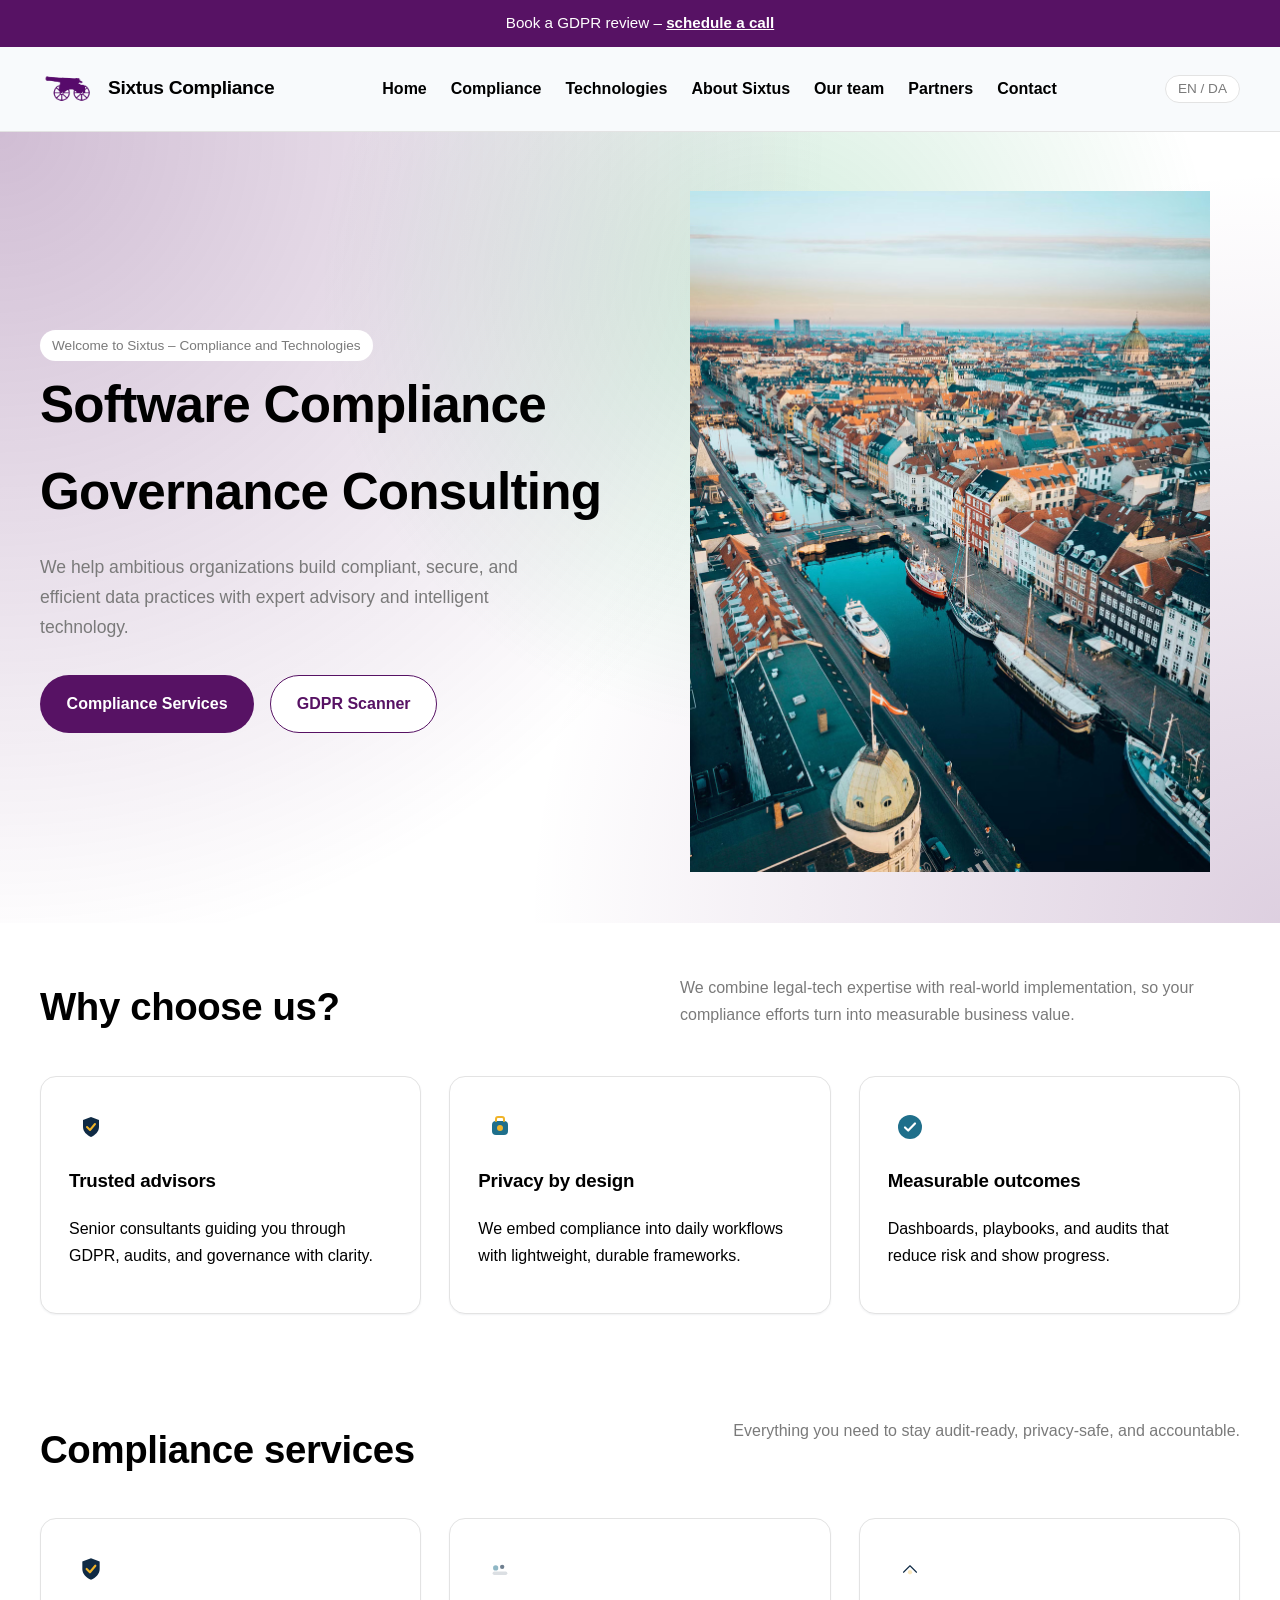
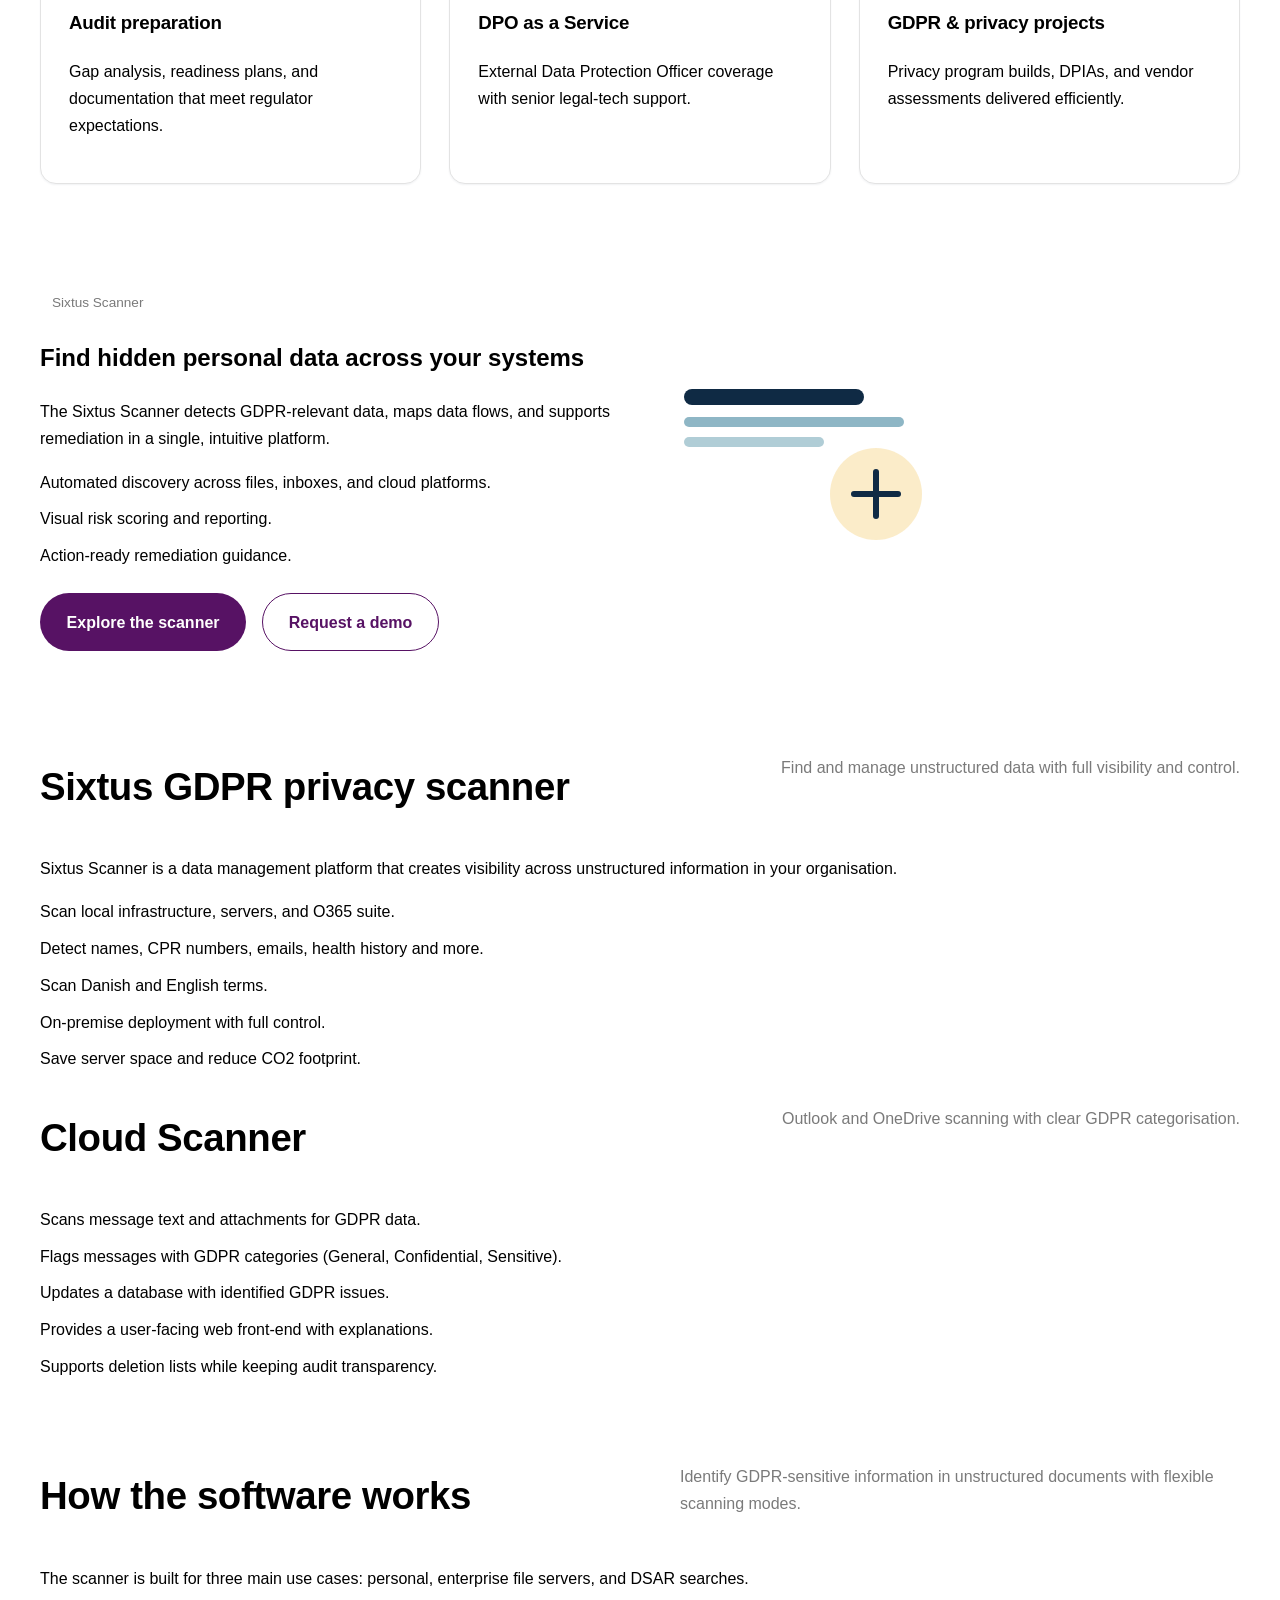
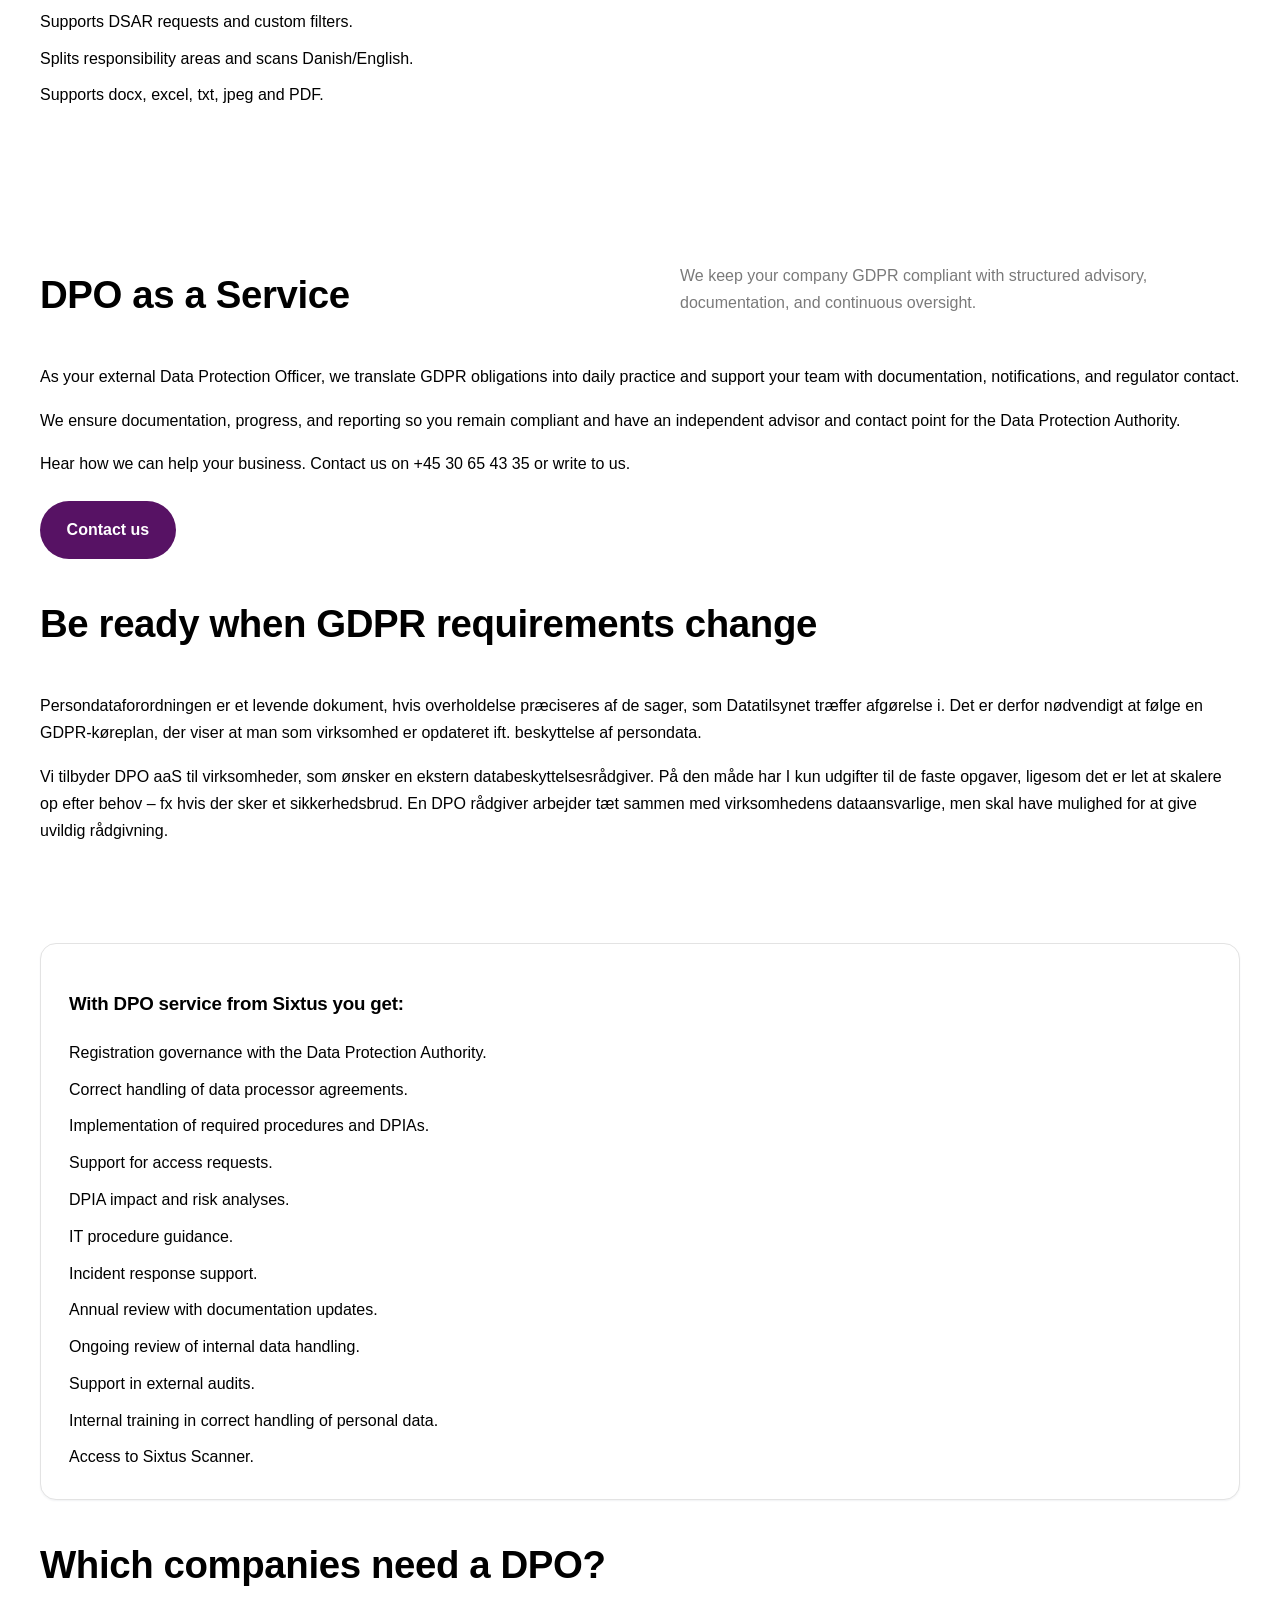
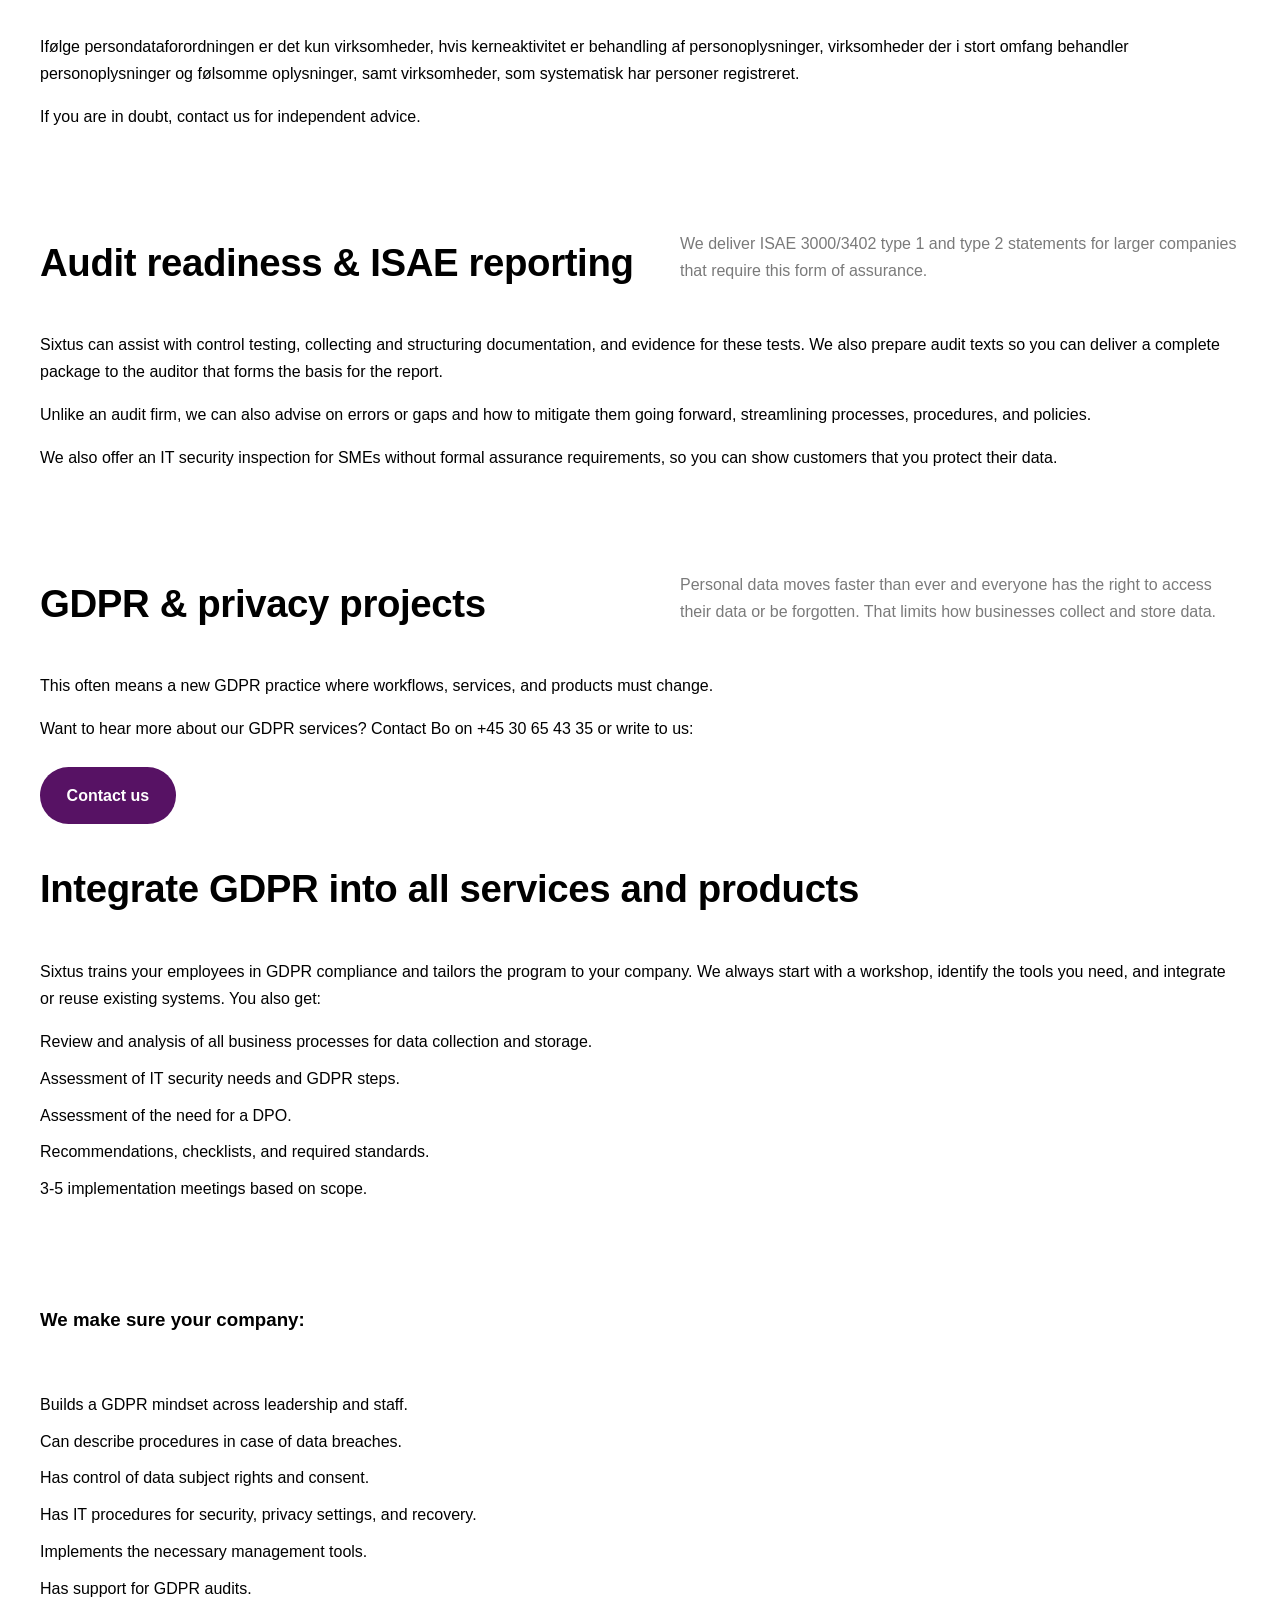
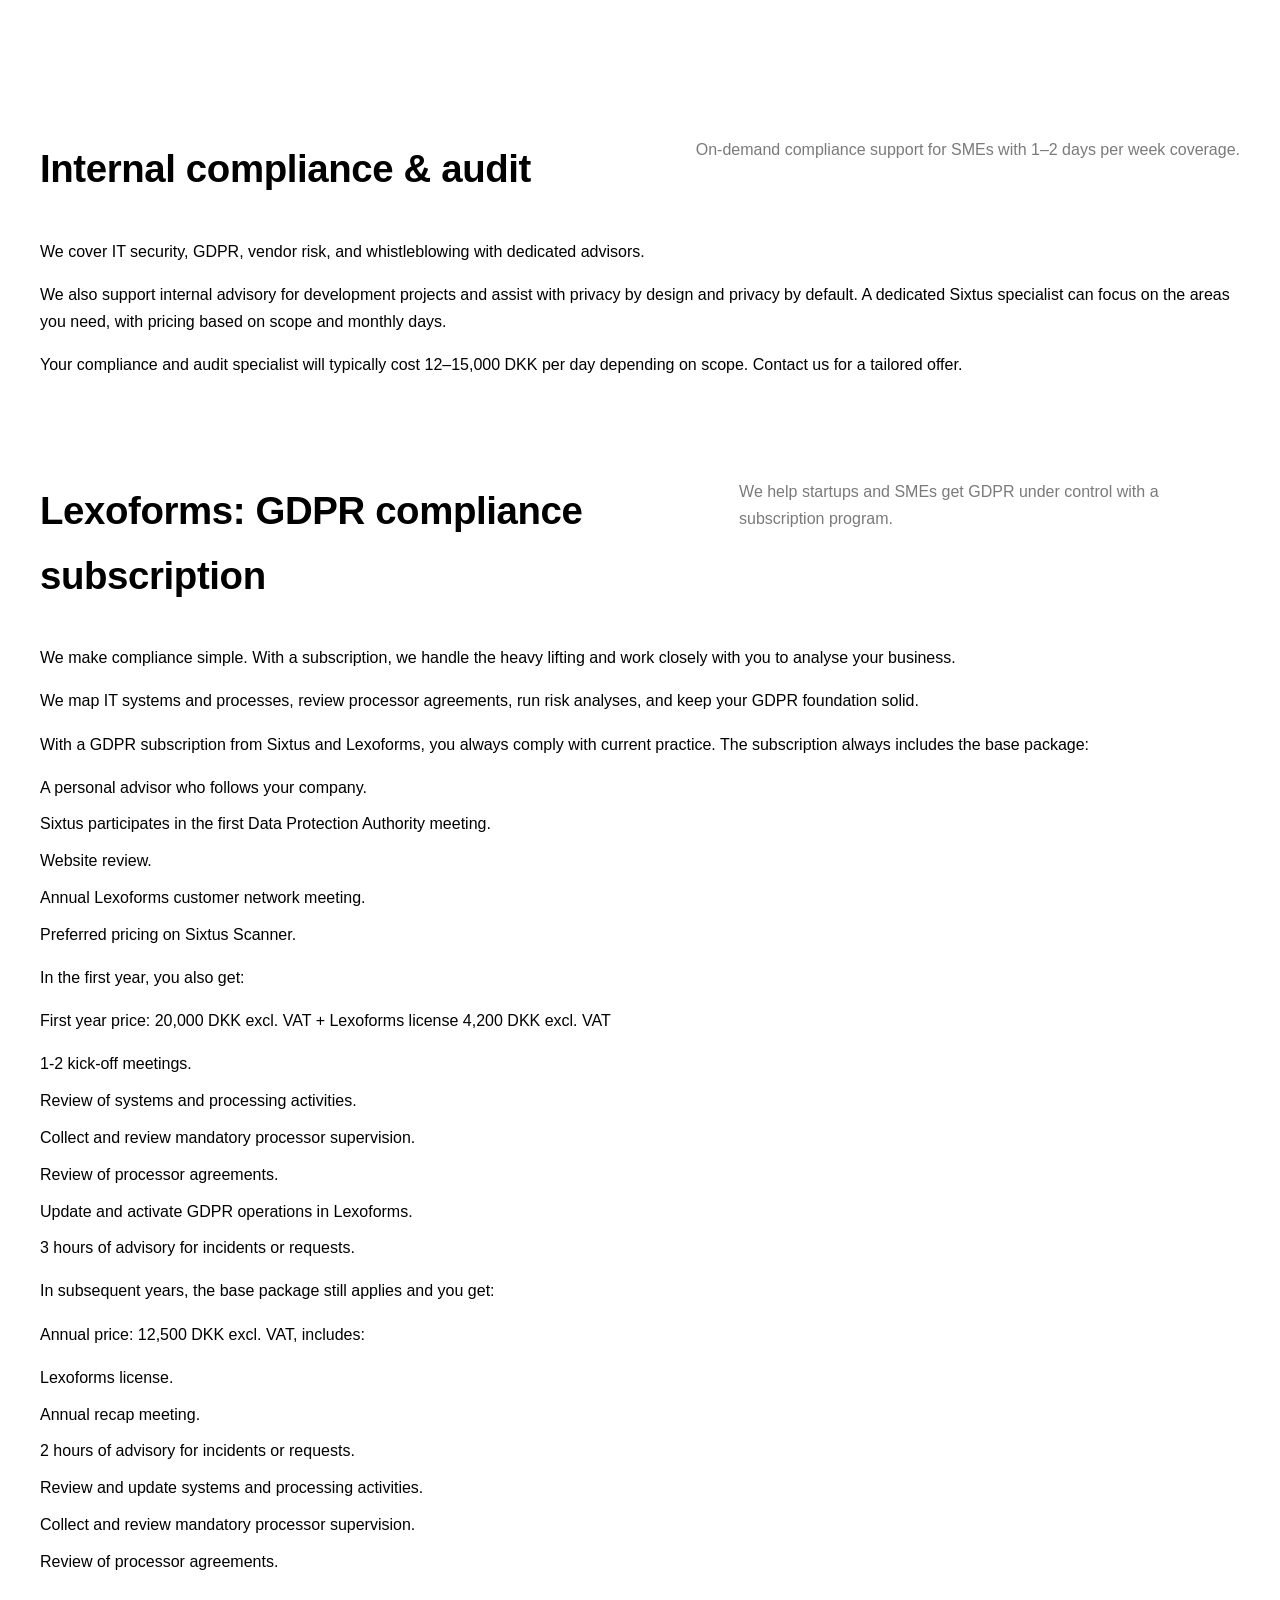
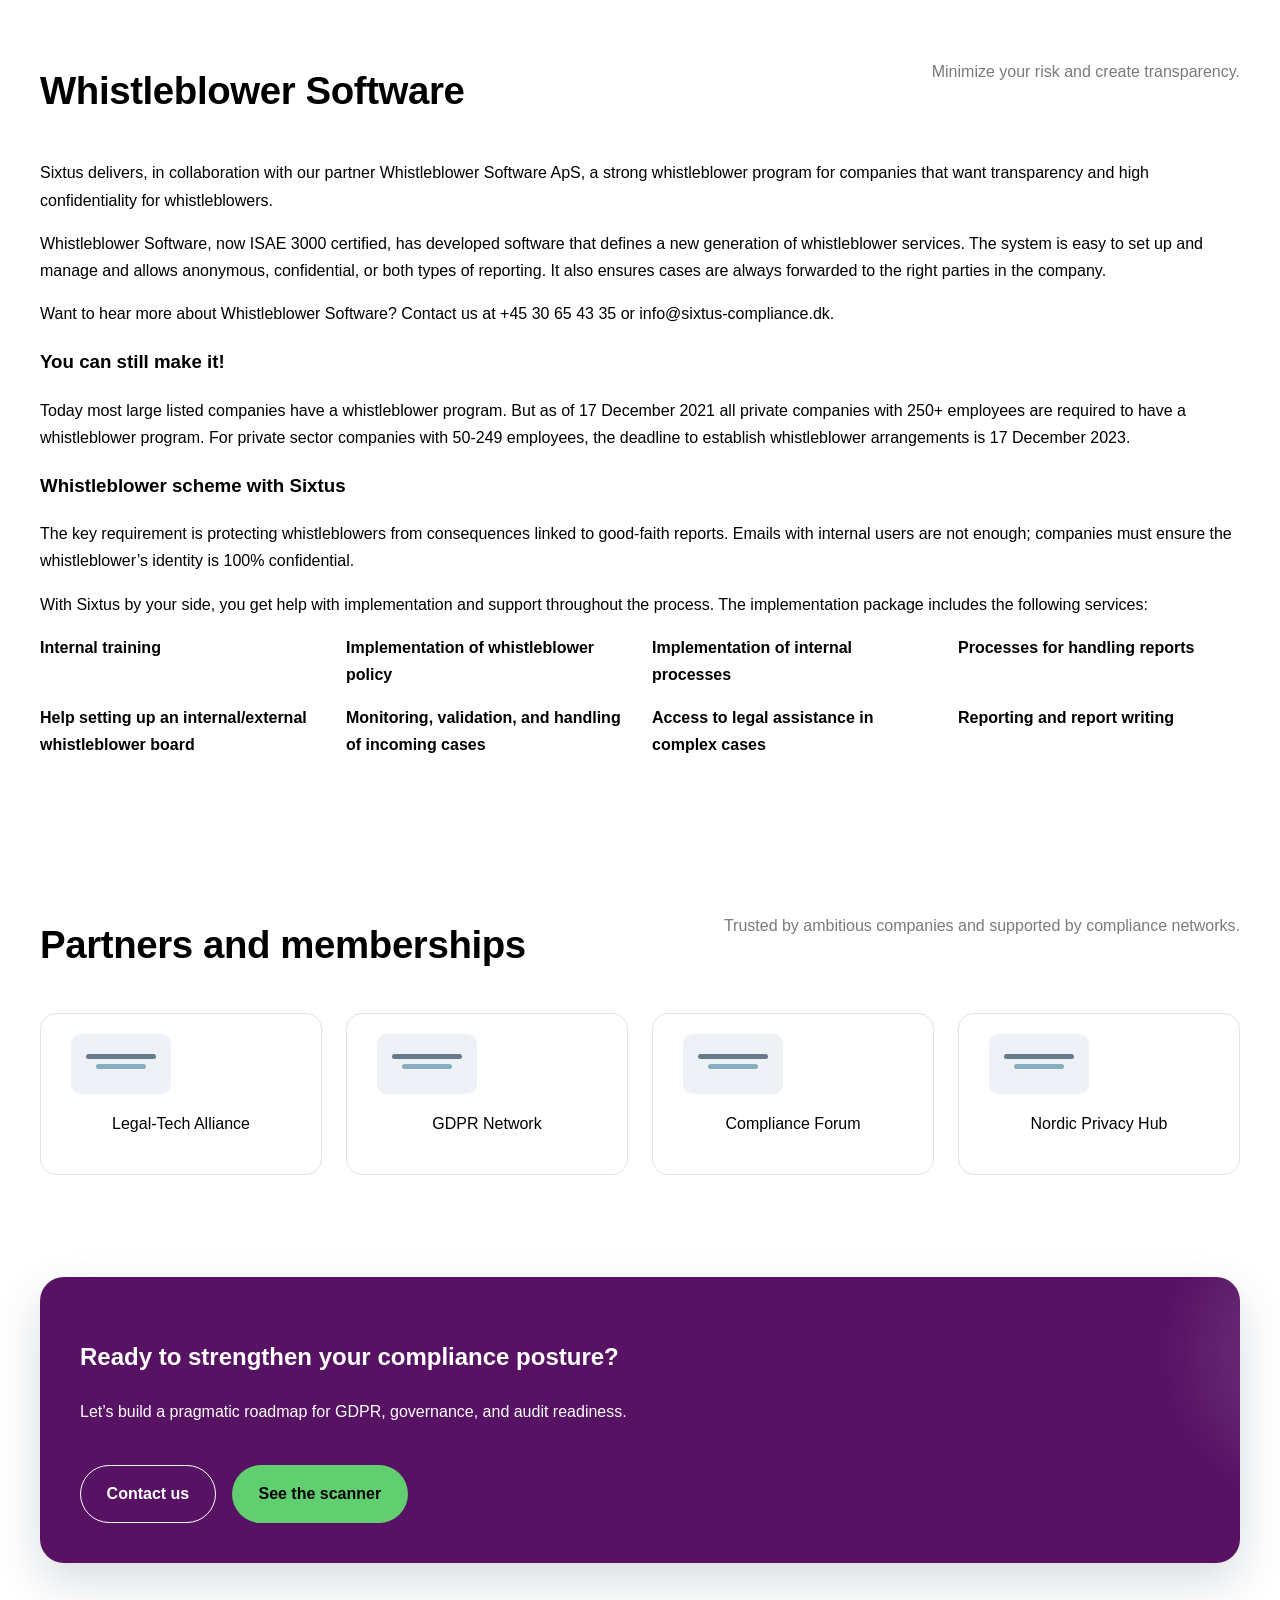
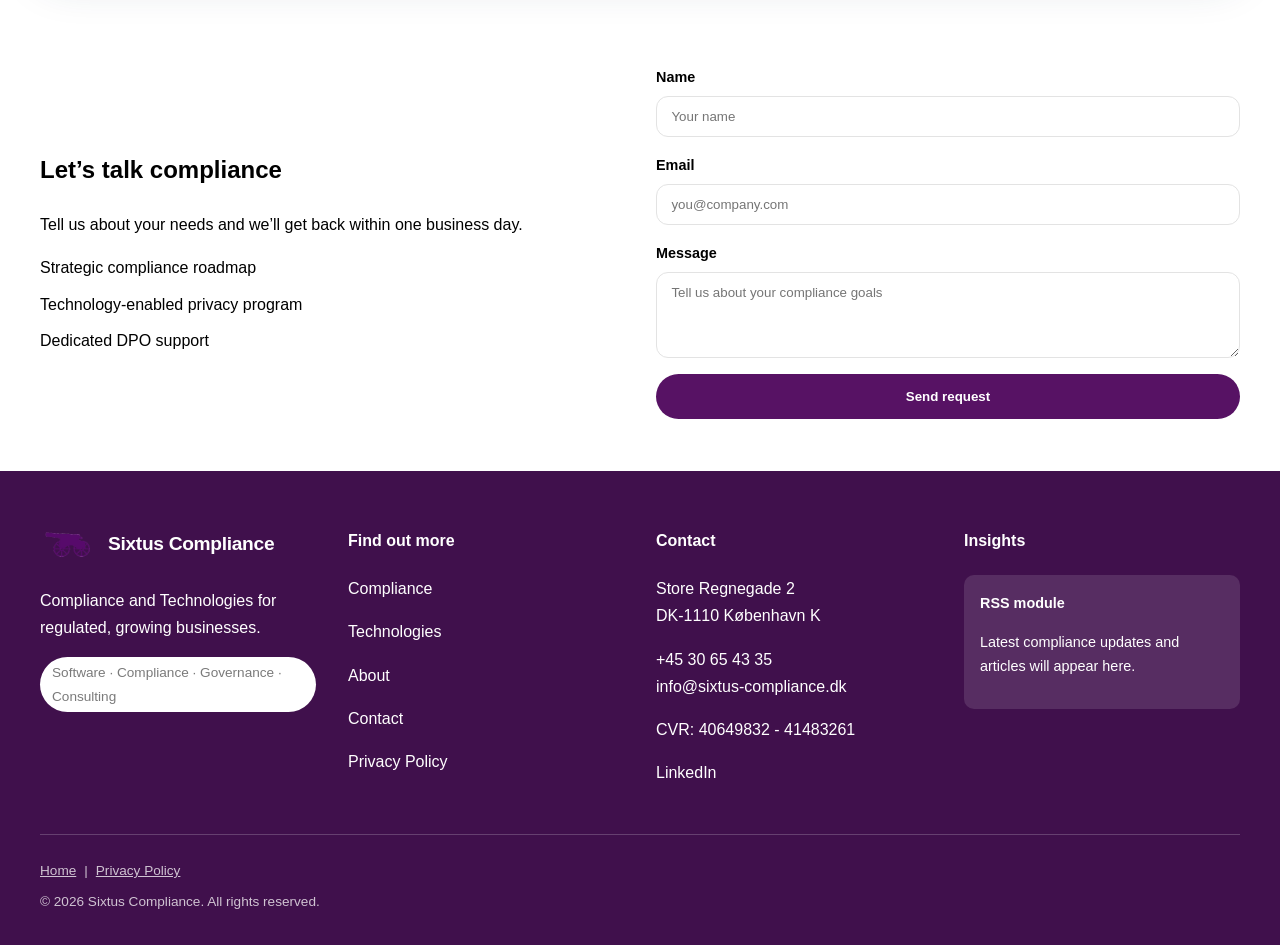
==== commit dd63403d: "Update CVR number" ====
--- a/docs/index.html
+++ b/docs/index.html
@@ -505,7 +505,7 @@
         <p>Store Regnegade 2<br>DK-1110 København K</p>
         <p>+45 30 65 43 35<br>
         <a href="mailto:info@sixtus-compliance.dk">info@sixtus-compliance.dk</a></p>
-        <p>CVR: 4300 0000</p>
+    <p>CVR: 40649832 - 41483261</p>
         <p><a href="https://www.linkedin.com/company/sixtus-group/posts/?feedView=all" target="_blank" rel="noopener">LinkedIn</a></p>
       </div>
       <div>
